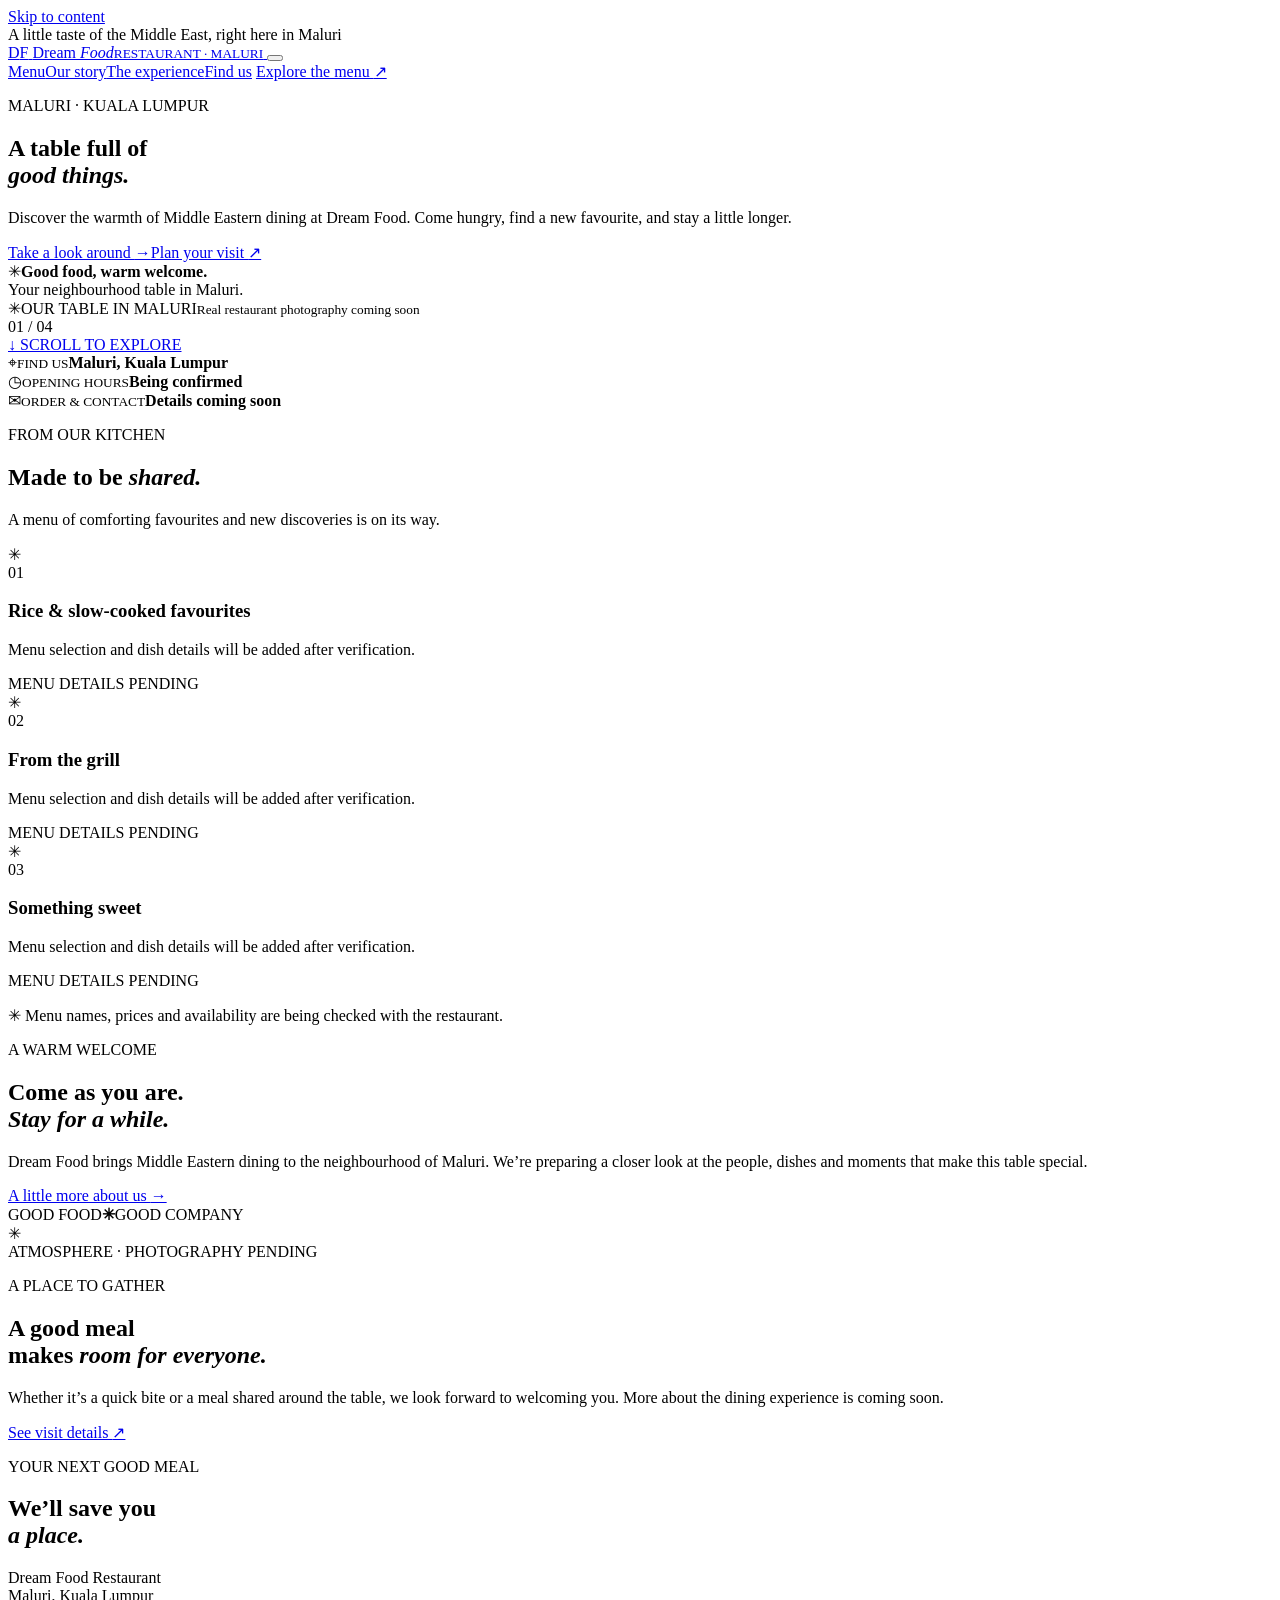
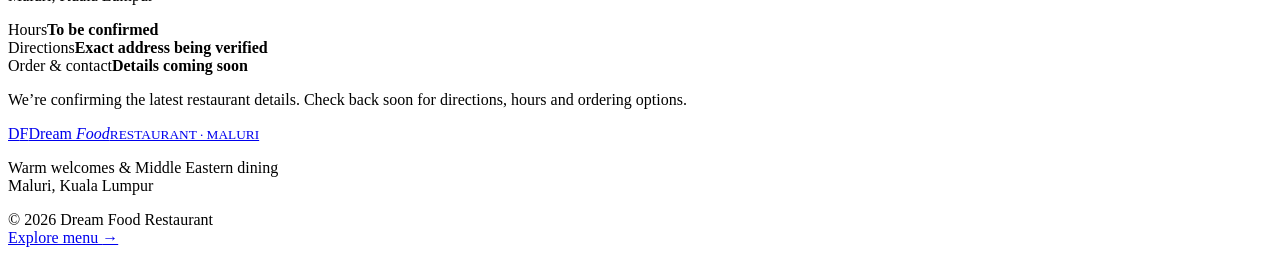
==== index.html @ 434a79cb "Add Dream Food homepage baseline: index.html" ====
<!doctype html>
<html lang="en">
  <head>
    <meta charset="utf-8" />
    <meta name="viewport" content="width=device-width, initial-scale=1" />
    <meta name="theme-color" content="#f5f0e7" />
    <meta name="description" content="Discover Dream Food Restaurant in Maluri, Kuala Lumpur. Menu, opening hours and ordering details are being confirmed." />
    <meta property="og:title" content="Dream Food Restaurant — Maluri, Kuala Lumpur" />
    <meta property="og:description" content="A warm welcome to Middle Eastern dining in Maluri. Restaurant details are being confirmed." />
    <meta property="og:type" content="website" />
    <title>Dream Food Restaurant | Maluri, Kuala Lumpur</title>
    <link rel="preconnect" href="https://fonts.googleapis.com" />
    <link rel="preconnect" href="https://fonts.gstatic.com" crossorigin />
    <link href="https://fonts.googleapis.com/css2?family=DM+Sans:wght@400;500;600;700&family=Playfair+Display:wght@500;600;700&display=swap" rel="stylesheet" />
    <link rel="stylesheet" href="assets/css/styles.css" />
    <script src="assets/js/main.js" defer></script>
  </head>
  <body>
    <a class="skip-link" href="#main">Skip to content</a>
    <div class="notice-bar"><span class="notice-dot" aria-hidden="true"></span> A little taste of the Middle East, right here in Maluri</div>

    <header class="site-header">
      <a class="brand" href="#top" aria-label="Dream Food Restaurant home">
        <span class="brand-mark" aria-hidden="true">D<span>F</span></span>
        <span class="brand-name">Dream <em>Food</em><small>RESTAURANT · MALURI</small></span>
      </a>
      <button class="menu-toggle" type="button" aria-expanded="false" aria-controls="primary-nav" aria-label="Open navigation"><span></span><span></span></button>
      <nav class="primary-nav" id="primary-nav" aria-label="Main navigation">
        <a href="#menu">Menu</a><a href="#story">Our story</a><a href="#experience">The experience</a><a href="#visit">Find us</a>
        <a class="nav-cta" href="#menu">Explore the menu <span aria-hidden="true">↗</span></a>
      </nav>
    </header>

    <main id="main">
      <section class="hero section-wrap" id="top" aria-labelledby="hero-title">
        <div class="hero-copy">
          <p class="eyebrow"><span class="eyebrow-line"></span> MALURI · KUALA LUMPUR</p>
          <h1 id="hero-title">A table full of<br /><em>good things.</em></h1>
          <p class="hero-intro">Discover the warmth of Middle Eastern dining at Dream Food. Come hungry, find a new favourite, and stay a little longer.</p>
          <div class="hero-actions"><a class="button button-primary" href="#menu">Take a look around <span aria-hidden="true">→</span></a><a class="text-link" href="#visit">Plan your visit <span aria-hidden="true">↗</span></a></div>
          <div class="hero-note"><span class="note-icon" aria-hidden="true">✳</span><span><strong>Good food, warm welcome.</strong><br />Your neighbourhood table in Maluri.</span></div>
        </div>
        <div class="hero-art" role="img" aria-label="Decorative illustration placeholder. Restaurant food photography will be added after approval.">
          <div class="art-pattern" aria-hidden="true"></div><div class="sun-disc" aria-hidden="true"></div>
          <div class="plate plate-back" aria-hidden="true"></div><div class="plate plate-front" aria-hidden="true"><span class="plate-ring"></span><span class="plate-garnish garnish-a"></span><span class="plate-garnish garnish-b"></span><span class="plate-garnish garnish-c"></span><span class="plate-leaf leaf-a"></span><span class="plate-leaf leaf-b"></span><span class="plate-leaf leaf-c"></span></div>
          <div class="art-caption"><span class="caption-star" aria-hidden="true">✳</span><span>OUR TABLE IN MALURI<small>Real restaurant photography coming soon</small></span></div>
          <span class="art-index" aria-hidden="true">01 / 04</span>
        </div>
        <a class="scroll-cue" href="#menu"><span aria-hidden="true">↓</span> SCROLL TO EXPLORE</a>
      </section>

      <section class="quick-facts" aria-label="Restaurant information">
        <div class="fact"><span class="fact-icon" aria-hidden="true">⌖</span><span><small>FIND US</small><strong>Maluri, Kuala Lumpur</strong></span></div>
        <div class="fact"><span class="fact-icon" aria-hidden="true">◷</span><span><small>OPENING HOURS</small><strong class="pending">Being confirmed</strong></span></div>
        <div class="fact"><span class="fact-icon" aria-hidden="true">✉</span><span><small>ORDER & CONTACT</small><strong class="pending">Details coming soon</strong></span></div>
      </section>

      <section class="menu-preview section-wrap" id="menu" aria-labelledby="menu-title">
        <div class="section-heading"><div><p class="eyebrow">FROM OUR KITCHEN</p><h2 id="menu-title">Made to be <em>shared.</em></h2></div><p class="section-aside">A menu of comforting favourites and new discoveries is on its way.</p></div>
        <div class="menu-cards">
          <article class="menu-card"><div class="menu-card-art art-rice" aria-hidden="true"><span class="card-sun"></span><span class="card-dish"></span><span class="card-herb">✳</span></div><div class="menu-card-body"><span class="card-number">01</span><h3>Rice & slow-cooked favourites</h3><p>Menu selection and dish details will be added after verification.</p><span class="status-label">MENU DETAILS PENDING</span></div></article>
          <article class="menu-card"><div class="menu-card-art art-grill" aria-hidden="true"><span class="card-sun"></span><span class="grill-lines"></span><span class="card-herb">✳</span></div><div class="menu-card-body"><span class="card-number">02</span><h3>From the grill</h3><p>Menu selection and dish details will be added after verification.</p><span class="status-label">MENU DETAILS PENDING</span></div></article>
          <article class="menu-card"><div class="menu-card-art art-sweet" aria-hidden="true"><span class="card-sun"></span><span class="sweet-shape"></span><span class="card-herb">✳</span></div><div class="menu-card-body"><span class="card-number">03</span><h3>Something sweet</h3><p>Menu selection and dish details will be added after verification.</p><span class="status-label">MENU DETAILS PENDING</span></div></article>
        </div>
        <p class="menu-footnote"><span aria-hidden="true">✳</span> Menu names, prices and availability are being checked with the restaurant.</p>
      </section>

      <section class="story-band" id="story" aria-labelledby="story-title"><div class="story-pattern" aria-hidden="true"></div><div class="story-inner"><p class="eyebrow eyebrow-light">A WARM WELCOME</p><h2 id="story-title">Come as you are.<br /><em>Stay for a while.</em></h2><p>Dream Food brings Middle Eastern dining to the neighbourhood of Maluri. We’re preparing a closer look at the people, dishes and moments that make this table special.</p><a class="story-link" href="#visit">A little more about us <span aria-hidden="true">→</span></a></div><div class="story-seal" aria-hidden="true"><span>GOOD FOOD</span><b>✳</b><span>GOOD COMPANY</span></div></section>

      <section class="experience section-wrap" id="experience" aria-labelledby="experience-title"><div class="experience-art" role="img" aria-label="Decorative geometric placeholder. Approved restaurant interior photography is pending."><div class="window-arch"><div class="arch-inner"><span class="arch-star">✳</span></div></div><span class="image-tag">ATMOSPHERE · PHOTOGRAPHY PENDING</span></div><div class="experience-copy"><p class="eyebrow">A PLACE TO GATHER</p><h2 id="experience-title">A good meal<br />makes <em>room for everyone.</em></h2><p>Whether it’s a quick bite or a meal shared around the table, we look forward to welcoming you. More about the dining experience is coming soon.</p><a class="text-link" href="#visit">See visit details <span aria-hidden="true">↗</span></a></div></section>

      <section class="visit-section" id="visit" aria-labelledby="visit-title"><div class="visit-inner"><div><p class="eyebrow eyebrow-light">YOUR NEXT GOOD MEAL</p><h2 id="visit-title">We’ll save you<br /><em>a place.</em></h2><p>Dream Food Restaurant<br />Maluri, Kuala Lumpur</p></div><div class="visit-details"><div class="visit-row"><span>Hours</span><strong>To be confirmed</strong></div><div class="visit-row"><span>Directions</span><strong>Exact address being verified</strong></div><div class="visit-row"><span>Order & contact</span><strong>Details coming soon</strong></div><p class="visit-note">We’re confirming the latest restaurant details. Check back soon for directions, hours and ordering options.</p></div></div></section>
    </main>

    <footer class="site-footer"><a class="brand footer-brand" href="#top"><span class="brand-mark" aria-hidden="true">D<span>F</span></span><span class="brand-name">Dream <em>Food</em><small>RESTAURANT · MALURI</small></span></a><p>Warm welcomes & Middle Eastern dining<br />Maluri, Kuala Lumpur</p><span class="copyright">© <span id="year">2026</span> Dream Food Restaurant</span></footer>
    <div class="mobile-order-bar"><a href="#menu">Explore menu <span aria-hidden="true">→</span></a></div>
  </body>
</html>
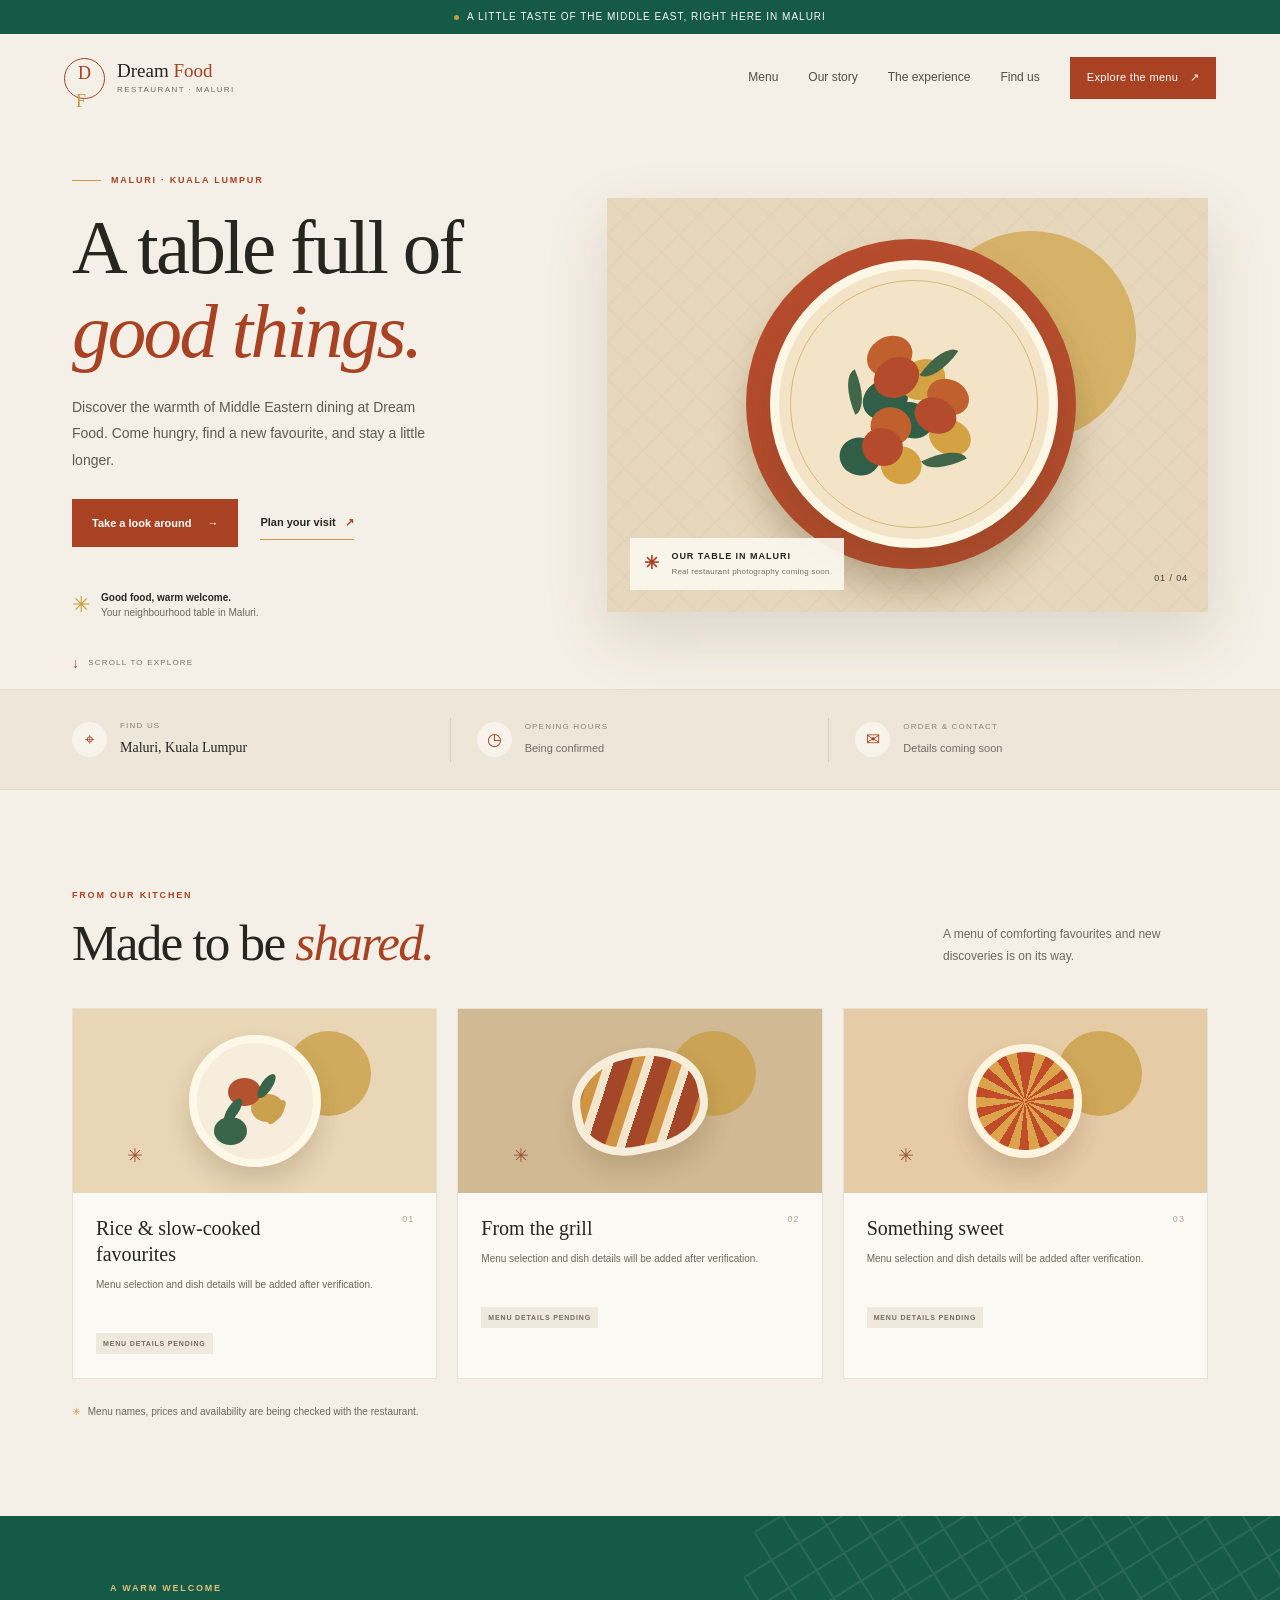
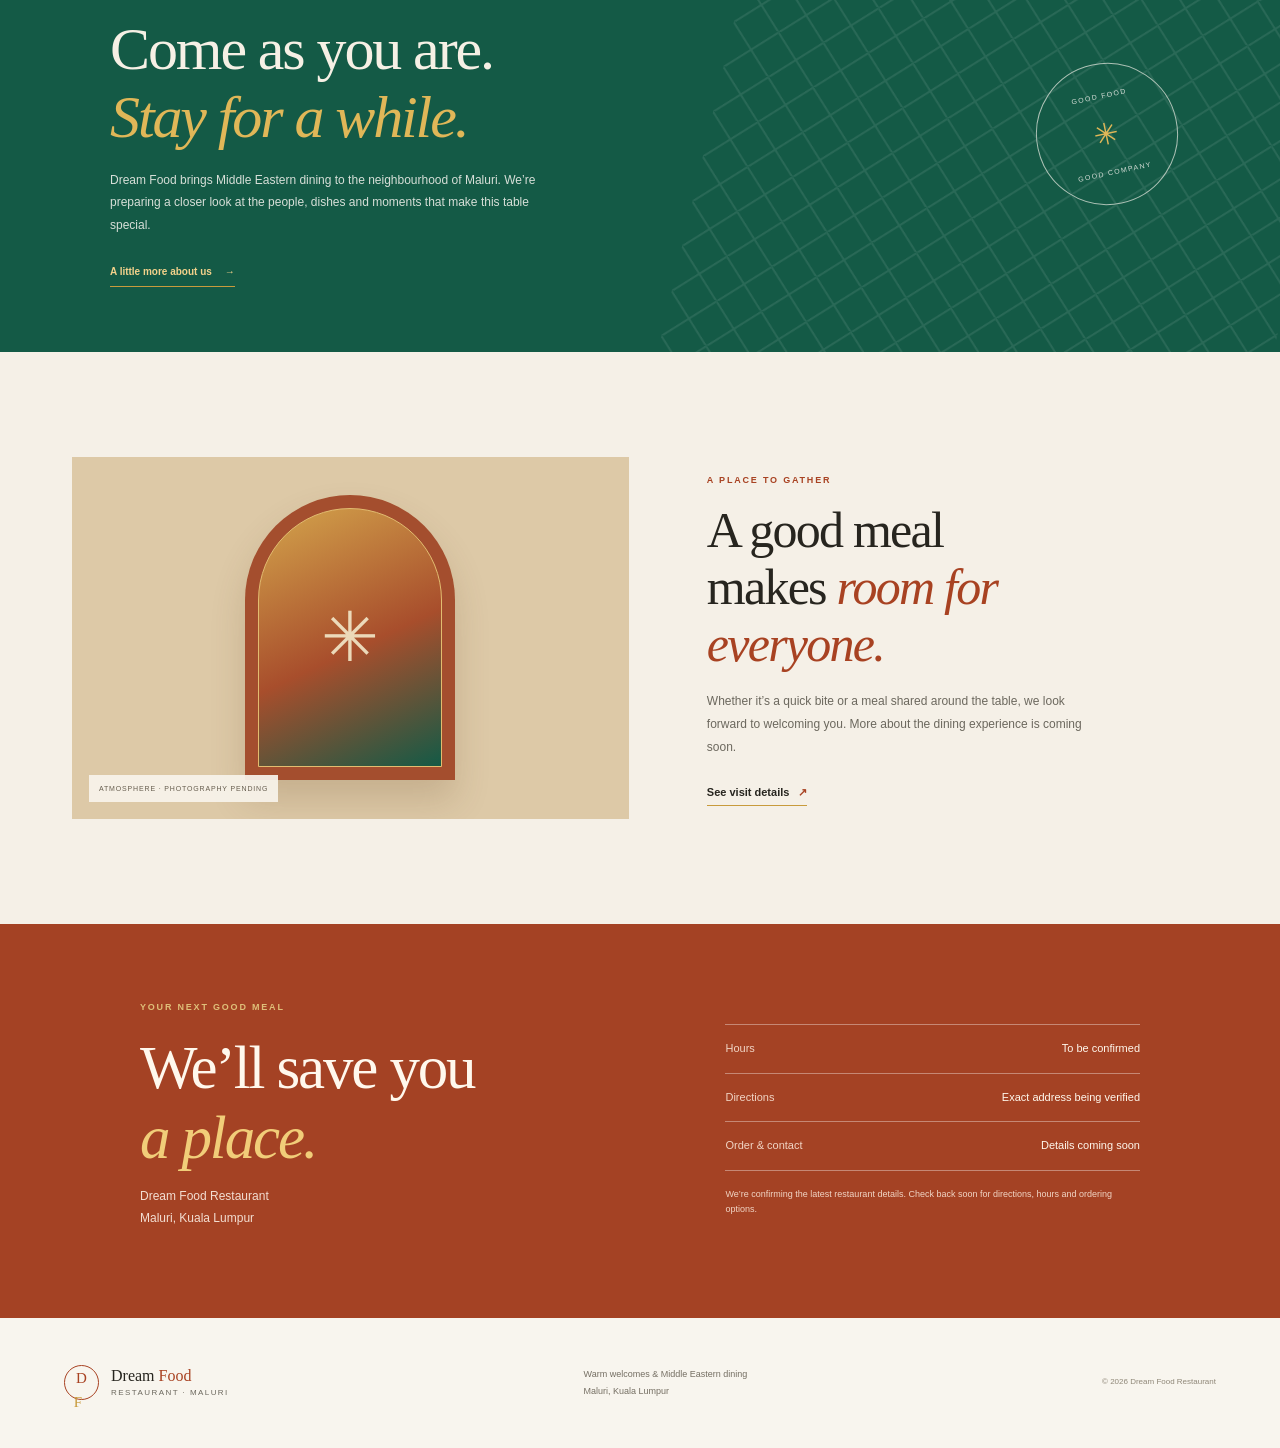
==== commit 566c3383: "Use system fonts to keep the homepage self-contained" ====
--- a/index.html
+++ b/index.html
@@ -9,9 +9,6 @@
     <meta property="og:description" content="A warm welcome to Middle Eastern dining in Maluri. Restaurant details are being confirmed." />
     <meta property="og:type" content="website" />
     <title>Dream Food Restaurant | Maluri, Kuala Lumpur</title>
-    <link rel="preconnect" href="https://fonts.googleapis.com" />
-    <link rel="preconnect" href="https://fonts.gstatic.com" crossorigin />
-    <link href="https://fonts.googleapis.com/css2?family=DM+Sans:wght@400;500;600;700&family=Playfair+Display:wght@500;600;700&display=swap" rel="stylesheet" />
     <link rel="stylesheet" href="assets/css/styles.css" />
     <script src="assets/js/main.js" defer></script>
   </head>
--- a/assets/css/styles.css
+++ b/assets/css/styles.css
@@ -0,0 +1,6 @@
+:root{--sand:#f5f0e7;--paper:#fbf9f4;--ink:#27251f;--muted:#6c685e;--terracotta:#a84222;--terracotta-bright:#c1440e;--gold:#c89b3c;--teal:#145a46;--line:#ded7ca;--serif:"Playfair Display",Georgia,serif;--sans:"DM Sans",Arial,sans-serif;--wrap:1200px;--shadow:0 24px 60px #43301b24}
+*{box-sizing:border-box}html{scroll-behavior:smooth;scroll-padding-top:84px}body{margin:0;background:var(--sand);color:var(--ink);font-family:var(--sans);font-size:15px;line-height:1.6}a{color:inherit;text-decoration:none}button{font:inherit}.skip-link{position:absolute;top:-60px;left:12px;background:var(--ink);color:#fff;padding:10px 15px;z-index:20}.skip-link:focus{top:12px}:focus-visible{outline:3px solid var(--gold);outline-offset:4px}.notice-bar{height:34px;display:flex;align-items:center;justify-content:center;gap:8px;background:var(--teal);color:#fbf8ef;font-size:10px;letter-spacing:.1em;text-transform:uppercase}.notice-dot{width:5px;height:5px;background:var(--gold);border-radius:50%}.site-header{height:88px;padding:0 max(5vw,24px);display:flex;align-items:center;justify-content:space-between;background:var(--sand);position:relative;z-index:10}.brand{display:flex;align-items:center;gap:12px}.brand-mark{width:41px;height:41px;border:1px solid var(--terracotta);color:var(--terracotta);border-radius:50%;display:grid;place-items:center;font-family:var(--serif);font-size:18px;position:relative}.brand-mark span{color:var(--gold);margin-left:-7px}.brand-name{font-family:var(--serif);font-size:19px;line-height:1.05}.brand-name em{font-weight:500;color:var(--terracotta);font-style:normal}.brand-name small{display:block;margin-top:5px;font-family:var(--sans);font-size:8px;letter-spacing:.18em;color:var(--muted)}.primary-nav{display:flex;align-items:center;gap:30px;font-size:12px}.primary-nav>a:not(.nav-cta){color:#514d45;transition:color .2s}.primary-nav>a:not(.nav-cta):hover{color:var(--terracotta)}.nav-cta{padding:12px 17px;background:var(--terracotta);color:white;font-size:11px;letter-spacing:.03em}.nav-cta span{margin-left:8px}.menu-toggle{display:none}.section-wrap{max-width:var(--wrap);margin:0 auto;padding-left:32px;padding-right:32px}.hero{min-height:550px;display:grid;grid-template-columns:.9fr 1.1fr;align-items:center;gap:44px;padding-top:46px;padding-bottom:48px;position:relative}.hero-copy{padding:5px 0 20px}.eyebrow{font-size:9px;letter-spacing:.2em;color:var(--terracotta);font-weight:700;display:flex;align-items:center;gap:10px;margin:0 0 19px}.eyebrow-line{width:29px;height:1px;background:var(--gold)}h1,h2,h3,p{margin-top:0}h1,h2{font-family:var(--serif);font-weight:500;letter-spacing:-.035em}h1{font-size:clamp(48px,6.1vw,77px);line-height:1.08;margin:0 0 21px}h1 em,h2 em{color:var(--terracotta);font-weight:500} .hero-intro{color:#5f5a50;font-size:14px;max-width:380px;line-height:1.9;margin-bottom:26px}.hero-actions{display:flex;align-items:center;gap:22px;flex-wrap:wrap}.button{display:inline-flex;align-items:center;gap:16px;min-height:48px;padding:0 20px;font-size:11px;font-weight:600}.button-primary{background:var(--terracotta);color:#fff;transition:background .2s,transform .2s}.button-primary:hover{background:#853619;transform:translateY(-2px)}.text-link{font-size:11px;font-weight:600;border-bottom:1px solid var(--gold);padding:7px 0}.text-link span{margin-left:6px;color:var(--terracotta)}.hero-note{display:flex;align-items:center;gap:11px;margin-top:41px;font-size:10px;line-height:1.5;color:var(--muted)}.hero-note strong{color:var(--ink);font-weight:600}.note-icon{color:var(--gold);font-size:22px}.hero-art{height:414px;position:relative;overflow:hidden;background:#e7d8bd;box-shadow:var(--shadow);isolation:isolate}.art-pattern{position:absolute;inset:0;opacity:.23;background-image:linear-gradient(45deg,transparent 47%,#b179452e 48%,#b179452e 51%,transparent 52%),linear-gradient(-45deg,transparent 47%,#b179452e 48%,#b179452e 51%,transparent 52%);background-size:36px 36px}.sun-disc{position:absolute;right:12%;top:8%;width:210px;height:210px;border-radius:50%;background:#d0a448;opacity:.72}.plate{position:absolute;border-radius:50%;box-shadow:0 24px 38px #53391735}.plate-back{width:330px;height:330px;left:23%;top:10%;background:#b54c2d}.plate-front{width:288px;height:288px;left:27%;top:15%;background:#f3e4c7;border:9px solid #fff7e5;display:grid;place-items:center}.plate-ring{position:absolute;inset:11px;border:1px solid #d6b878;border-radius:50%}.plate-garnish{position:absolute;border-radius:50%;background:#b44b2d;box-shadow:22px 14px 0 #d4a243, -20px 14px 0 #315e46, 4px -22px 0 #bf602e}.garnish-a{width:47px;height:39px;top:33%;left:35%;transform:rotate(-28deg)}.garnish-b{width:43px;height:35px;top:48%;left:50%;transform:rotate(24deg)}.garnish-c{width:41px;height:38px;top:59%;left:31%;transform:rotate(12deg)}.plate-leaf{width:18px;height:42px;background:#416647;border-radius:100% 0 100% 0;position:absolute}.leaf-a{top:27%;left:56%;transform:rotate(35deg)}.leaf-b{top:63%;left:58%;transform:rotate(63deg)}.leaf-c{top:38%;left:25%;transform:rotate(-24deg)}.art-caption{position:absolute;left:23px;bottom:22px;display:flex;align-items:center;gap:11px;background:#fbf8efed;padding:11px 14px;font-size:9px;font-weight:700;letter-spacing:.11em}.caption-star{color:var(--terracotta);font-size:18px}.art-caption small{display:block;color:#777064;font-size:8px;letter-spacing:.03em;font-weight:400;margin-top:3px}.art-index{position:absolute;right:20px;bottom:26px;color:#473f32;font-size:9px;letter-spacing:.1em}.scroll-cue{position:absolute;bottom:15px;left:32px;display:flex;align-items:center;gap:8px;color:#777064;font-size:8px;letter-spacing:.15em}.scroll-cue span{font-size:14px;color:var(--terracotta)}.quick-facts{background:#ede6d9;border-block:1px solid #e3dacb;min-height:101px;padding:16px max(calc((100vw - 1136px)/2),48px);display:grid;grid-template-columns:repeat(3,1fr);align-items:center}.fact{display:flex;align-items:center;gap:13px;padding-left:26px;border-right:1px solid #d8cebd;min-height:44px}.fact:first-child{padding-left:0}.fact:last-child{border-right:0}.fact-icon{width:35px;height:35px;border-radius:50%;background:#f8f4ec;color:var(--terracotta);display:grid;place-items:center;font-size:17px}.fact small{display:block;font-size:8px;letter-spacing:.15em;color:#8a8173;margin-bottom:2px}.fact strong{font-family:var(--serif);font-size:14px;font-weight:500}.fact strong.pending{font-family:var(--sans);font-size:11px;color:#736e63;font-weight:500}.menu-preview{padding-top:98px;padding-bottom:96px}.section-heading{display:flex;justify-content:space-between;align-items:end;gap:30px;margin-bottom:36px}.section-heading .eyebrow{margin-bottom:11px}h2{font-size:clamp(37px,4vw,52px);line-height:1.14;margin:0}.section-aside{max-width:265px;color:var(--muted);font-size:12px;line-height:1.8;margin-bottom:5px}.menu-cards{display:grid;grid-template-columns:repeat(3,1fr);gap:20px}.menu-card{background:var(--paper);border:1px solid #e9e1d4;min-width:0}.menu-card-art{height:184px;position:relative;overflow:hidden;background:#e8d6b5;display:grid;place-items:center}.card-sun{position:absolute;right:18%;top:12%;width:85px;height:85px;background:#c89b3c;border-radius:50%;opacity:.72}.card-dish{width:132px;height:132px;background:#f6eddd;border:8px solid #fff8e9;box-shadow:0 14px 23px #4830102b;border-radius:50%;position:relative;z-index:1}.card-dish:before,.card-dish:after{content:"";position:absolute;border-radius:50%;background:#b4512e;width:33px;height:28px;left:31px;top:35px;box-shadow:23px 16px 0 #cba14e,-14px 39px 0 #386449}.card-dish:after{width:11px;height:28px;background:#386449;left:64px;top:29px;transform:rotate(34deg)}.card-herb{position:absolute;left:15%;bottom:12%;color:#9b5538;font-size:19px}.art-grill{background:#d1b993}.grill-lines{position:relative;width:135px;height:104px;z-index:1;border-radius:48% 48% 42% 42%;background:repeating-linear-gradient(120deg,#a44729 0 17px,#d09443 18px 28px,#f2e5cc 29px 37px);border:8px solid #f7eddb;box-shadow:0 15px 23px #48301029;transform:rotate(-12deg)}.art-sweet{background:#e6cba7}.sweet-shape{position:relative;width:114px;height:114px;z-index:1;background:repeating-conic-gradient(#c04c2a 0 12deg,#daa34c 12deg 25deg);border:8px solid #fff4df;border-radius:50%;box-shadow:0 15px 23px #48301029}.menu-card-body{padding:22px 23px 24px;position:relative}.card-number{position:absolute;right:22px;top:19px;color:#b1a48e;font-size:9px;letter-spacing:.12em}.menu-card h3{font-family:var(--serif);font-size:20px;font-weight:500;line-height:1.3;max-width:230px;margin:0 0 9px}.menu-card p{font-size:10px;color:var(--muted);line-height:1.75;min-height:36px;margin-bottom:17px}.status-label{display:inline-block;padding:5px 7px;background:#efe9dd;color:#756b5d;font-size:7px;letter-spacing:.12em;font-weight:700}.menu-footnote{font-size:10px;color:var(--muted);margin:25px 0 0}.menu-footnote span{color:var(--gold);margin-right:5px}.story-band{background:var(--teal);color:#f6f0e5;position:relative;overflow:hidden;min-height:385px;display:flex;align-items:center}.story-pattern{position:absolute;right:-40px;top:-150px;width:600px;height:700px;opacity:.09;background-image:linear-gradient(45deg,transparent 47%,#fff 48%,#fff 50%,transparent 51%),linear-gradient(-45deg,transparent 47%,#fff 48%,#fff 50%,transparent 51%);background-size:46px 46px;transform:rotate(13deg)}.story-inner{position:relative;z-index:1;width:min(680px,70%);margin-left:max(calc((100vw - 1060px)/2),8vw);padding:65px 0}.eyebrow-light{color:#dfbf79}.story-inner h2{font-size:clamp(40px,4.7vw,60px);margin-bottom:17px}.story-inner h2 em{color:#e0b758}.story-inner>p:not(.eyebrow){max-width:455px;color:#d7dfd8;font-size:12px;line-height:1.9;margin-bottom:21px}.story-link{display:inline-block;color:#f3d28b;border-bottom:1px solid #c89b3c;padding-bottom:6px;font-size:10px;font-weight:600}.story-link span{margin-left:10px}.story-seal{position:absolute;right:max(calc((100vw - 1080px)/2),8vw);width:142px;height:142px;border:1px solid #acc1b5;border-radius:50%;display:flex;flex-direction:column;align-items:center;justify-content:center;gap:9px;color:#d7dfd8;font-size:7px;letter-spacing:.2em;transform:rotate(-12deg)}.story-seal b{color:#e0b758;font-size:30px;font-weight:400}.experience{padding-top:105px;padding-bottom:105px;display:grid;grid-template-columns:1fr .9fr;gap:78px;align-items:center}.experience-art{height:362px;background:#ddc9a7;position:relative;overflow:hidden;display:grid;place-items:center}.window-arch{width:210px;height:285px;background:#a44e2e;border-radius:110px 110px 0 0;padding:13px;box-shadow:0 20px 35px #65442330;position:relative}.arch-inner{width:100%;height:100%;border:1px solid #e2bc70;border-radius:100px 100px 0 0;display:grid;place-items:center;background:linear-gradient(155deg,#d4a54c,#a84e2c 54%,#145a46)}.arch-star{color:#f3e8c9;font-size:69px;opacity:.9}.image-tag{position:absolute;bottom:17px;left:17px;font-size:7px;letter-spacing:.12em;padding:8px 10px;background:#f8f4ebed;color:#665d4e}.experience-copy{max-width:390px}.experience-copy .eyebrow{margin-bottom:15px}.experience-copy h2{font-size:clamp(38px,4vw,50px);margin-bottom:17px}.experience-copy>p:not(.eyebrow){font-size:12px;color:var(--muted);line-height:1.9;margin-bottom:20px}.visit-section{background:#a44224;color:#fff8ed;padding:76px 32px}.visit-inner{max-width:1000px;margin:auto;display:grid;grid-template-columns:1fr .82fr;gap:80px;align-items:center}.visit-inner h2{font-size:clamp(43px,5vw,61px);margin-bottom:14px}.visit-inner h2 em{color:#f1cd79}.visit-inner>div:first-child>p:not(.eyebrow){font-size:12px;line-height:1.8;color:#f3ded2}.visit-details{border-top:1px solid #ffffff5e}.visit-row{display:flex;justify-content:space-between;gap:20px;padding:15px 0;border-bottom:1px solid #ffffff5e;font-size:11px}.visit-row span{color:#f1d5c5}.visit-row strong{font-weight:500;text-align:right}.visit-note{font-size:9px;line-height:1.7;color:#f1d5c5;margin:16px 0 0}.site-footer{min-height:130px;padding:27px max(5vw,24px);display:flex;align-items:center;justify-content:space-between;gap:20px;background:#f8f5ee}.footer-brand .brand-mark{width:35px;height:35px;font-size:15px}.footer-brand .brand-name{font-size:16px}.site-footer>p{margin:0;color:#746e62;font-size:9px;line-height:1.8}.copyright{font-size:8px;color:#8f8778}.mobile-order-bar{display:none}
+@media(max-width:900px){.site-header{height:76px}.primary-nav{gap:18px}.primary-nav>a:not(.nav-cta){font-size:10px}.nav-cta{padding:10px 12px}.hero{min-height:500px;gap:22px}.hero-art{height:360px}.plate-back{width:285px;height:285px;left:19%;top:11%}.plate-front{width:248px;height:248px;left:24%;top:16%}.quick-facts{padding-inline:32px}.experience{gap:42px}.story-seal{right:7vw;width:115px;height:115px}.story-inner{margin-left:8vw}}
+@media(max-width:680px){html{scroll-padding-top:70px}.notice-bar{height:30px;font-size:8px;letter-spacing:.07em}.site-header{height:68px;padding:0 20px}.brand{gap:9px}.brand-mark{width:35px;height:35px;font-size:16px}.brand-name{font-size:16px}.brand-name small{font-size:7px}.menu-toggle{display:flex;width:43px;height:43px;border:1px solid var(--line);background:transparent;align-items:center;justify-content:center;flex-direction:column;gap:5px;cursor:pointer}.menu-toggle span{width:17px;height:1px;background:var(--ink);transition:transform .2s}.menu-toggle[aria-expanded=true] span:first-child{transform:translateY(3px) rotate(45deg)}.menu-toggle[aria-expanded=true] span:last-child{transform:translateY(-3px) rotate(-45deg)}.primary-nav{display:none;position:absolute;top:68px;left:0;right:0;background:var(--paper);padding:10px 20px 19px;box-shadow:0 14px 18px #32281916;align-items:stretch;gap:0}.primary-nav.is-open{display:flex;flex-direction:column}.primary-nav>a:not(.nav-cta){font-size:13px;padding:12px 3px;border-bottom:1px solid #eee7dc}.primary-nav .nav-cta{margin-top:12px;text-align:center;padding:13px}.section-wrap{padding-left:21px;padding-right:21px}.hero{display:flex;flex-direction:column;align-items:stretch;gap:25px;padding-top:45px;padding-bottom:46px}.hero-copy{padding:0}.eyebrow{font-size:8px;margin-bottom:15px}h1{font-size:clamp(47px,13vw,67px);margin-bottom:15px}.hero-intro{font-size:12px;line-height:1.8;margin-bottom:19px;max-width:340px}.hero-actions{gap:18px}.button{min-height:46px;padding-inline:15px;font-size:10px}.text-link{font-size:10px}.hero-note{margin-top:23px}.hero-art{width:100%;height:min(84vw,340px);min-height:260px}.sun-disc{width:160px;height:160px}.plate-back{width:74vw;height:74vw;max-width:270px;max-height:270px;left:calc(50% - 135px);top:9%}.plate-front{width:64vw;height:64vw;max-width:232px;max-height:232px;left:calc(50% - 116px);top:15%}.plate-garnish{transform:scale(.82)}.art-caption{left:11px;bottom:12px;padding:8px 9px;font-size:7px}.art-caption small{font-size:7px}.art-index{right:12px;bottom:16px;font-size:7px}.scroll-cue{bottom:15px;left:21px}.quick-facts{grid-template-columns:1fr;padding:8px 21px}.fact,.fact:first-child{padding:12px 0;min-height:59px;border-right:0;border-bottom:1px solid #d8cebd}.fact:last-child{border-bottom:0}.fact-icon{width:32px;height:32px}.fact small{font-size:7px}.fact strong{font-size:13px}.fact strong.pending{font-size:10px}.menu-preview{padding-top:67px;padding-bottom:66px}.section-heading{display:block;margin-bottom:24px}.section-heading h2{font-size:39px}.section-aside{font-size:11px;margin:12px 0 0;max-width:300px}.menu-cards{grid-template-columns:1fr;gap:12px}.menu-card{display:grid;grid-template-columns:38% 1fr;min-height:165px}.menu-card-art{height:100%;min-height:165px}.card-sun{width:60px;height:60px;right:4%;top:13%}.card-dish{width:104px;height:104px;border-width:6px}.card-dish:before{transform:scale(.77);transform-origin:top left;left:23px;top:28px}.card-dish:after{left:49px;top:23px}.grill-lines{width:100px;height:80px;border-width:6px}.sweet-shape{width:90px;height:90px;border-width:6px}.card-herb{font-size:14px;left:8%;bottom:7%}.menu-card-body{padding:20px 14px 15px}.menu-card h3{font-size:17px;padding-right:12px}.menu-card p{font-size:9px;min-height:unset;margin-bottom:11px}.card-number{right:11px;top:13px;font-size:7px}.status-label{font-size:6px;padding:4px 5px}.menu-footnote{font-size:9px;line-height:1.7}.story-band{min-height:360px}.story-inner{width:100%;margin:0;padding:56px 23px}.story-inner h2{font-size:43px}.story-inner>p:not(.eyebrow){max-width:370px;font-size:11px}.story-seal{width:73px;height:73px;right:15px;top:18px;gap:2px;font-size:5px;opacity:.65}.story-seal b{font-size:17px}.experience{grid-template-columns:1fr;gap:29px;padding-top:65px;padding-bottom:65px}.experience-art{height:265px}.window-arch{height:215px;width:158px}.experience-copy h2{font-size:41px}.experience-copy>p:not(.eyebrow){font-size:11px}.visit-section{padding:55px 22px 76px}.visit-inner{grid-template-columns:1fr;gap:23px}.visit-inner h2{font-size:48px}.visit-row{font-size:10px;padding:13px 0}.visit-note{font-size:8px}.site-footer{padding:23px 21px 77px;min-height:170px;display:grid;grid-template-columns:1fr 1fr;gap:15px}.site-footer>p{justify-self:end;text-align:right;font-size:8px}.copyright{grid-column:1/-1;border-top:1px solid var(--line);padding-top:11px}.mobile-order-bar{display:block;position:fixed;z-index:9;bottom:0;left:0;right:0;padding:9px 16px calc(9px + env(safe-area-inset-bottom));background:#f8f5eef2;border-top:1px solid #dfd7c8;backdrop-filter:blur(8px)}.mobile-order-bar a{display:flex;justify-content:center;align-items:center;gap:10px;background:var(--terracotta);color:white;min-height:44px;font-size:11px;font-weight:600}.mobile-order-bar a span{font-size:15px}}
+@media(max-width:360px){.hero-actions{gap:12px}.button{gap:9px;padding-inline:12px}.menu-card{grid-template-columns:34% 1fr}.menu-card h3{font-size:15px}.menu-card-art{min-height:172px}.plate-front{left:calc(50% - 107px);width:214px;height:214px}.plate-back{left:calc(50% - 125px);width:250px;height:250px}}
+@media(prefers-reduced-motion:reduce){*,*::before,*::after{scroll-behavior:auto!important;transition:none!important;animation:none!important}}
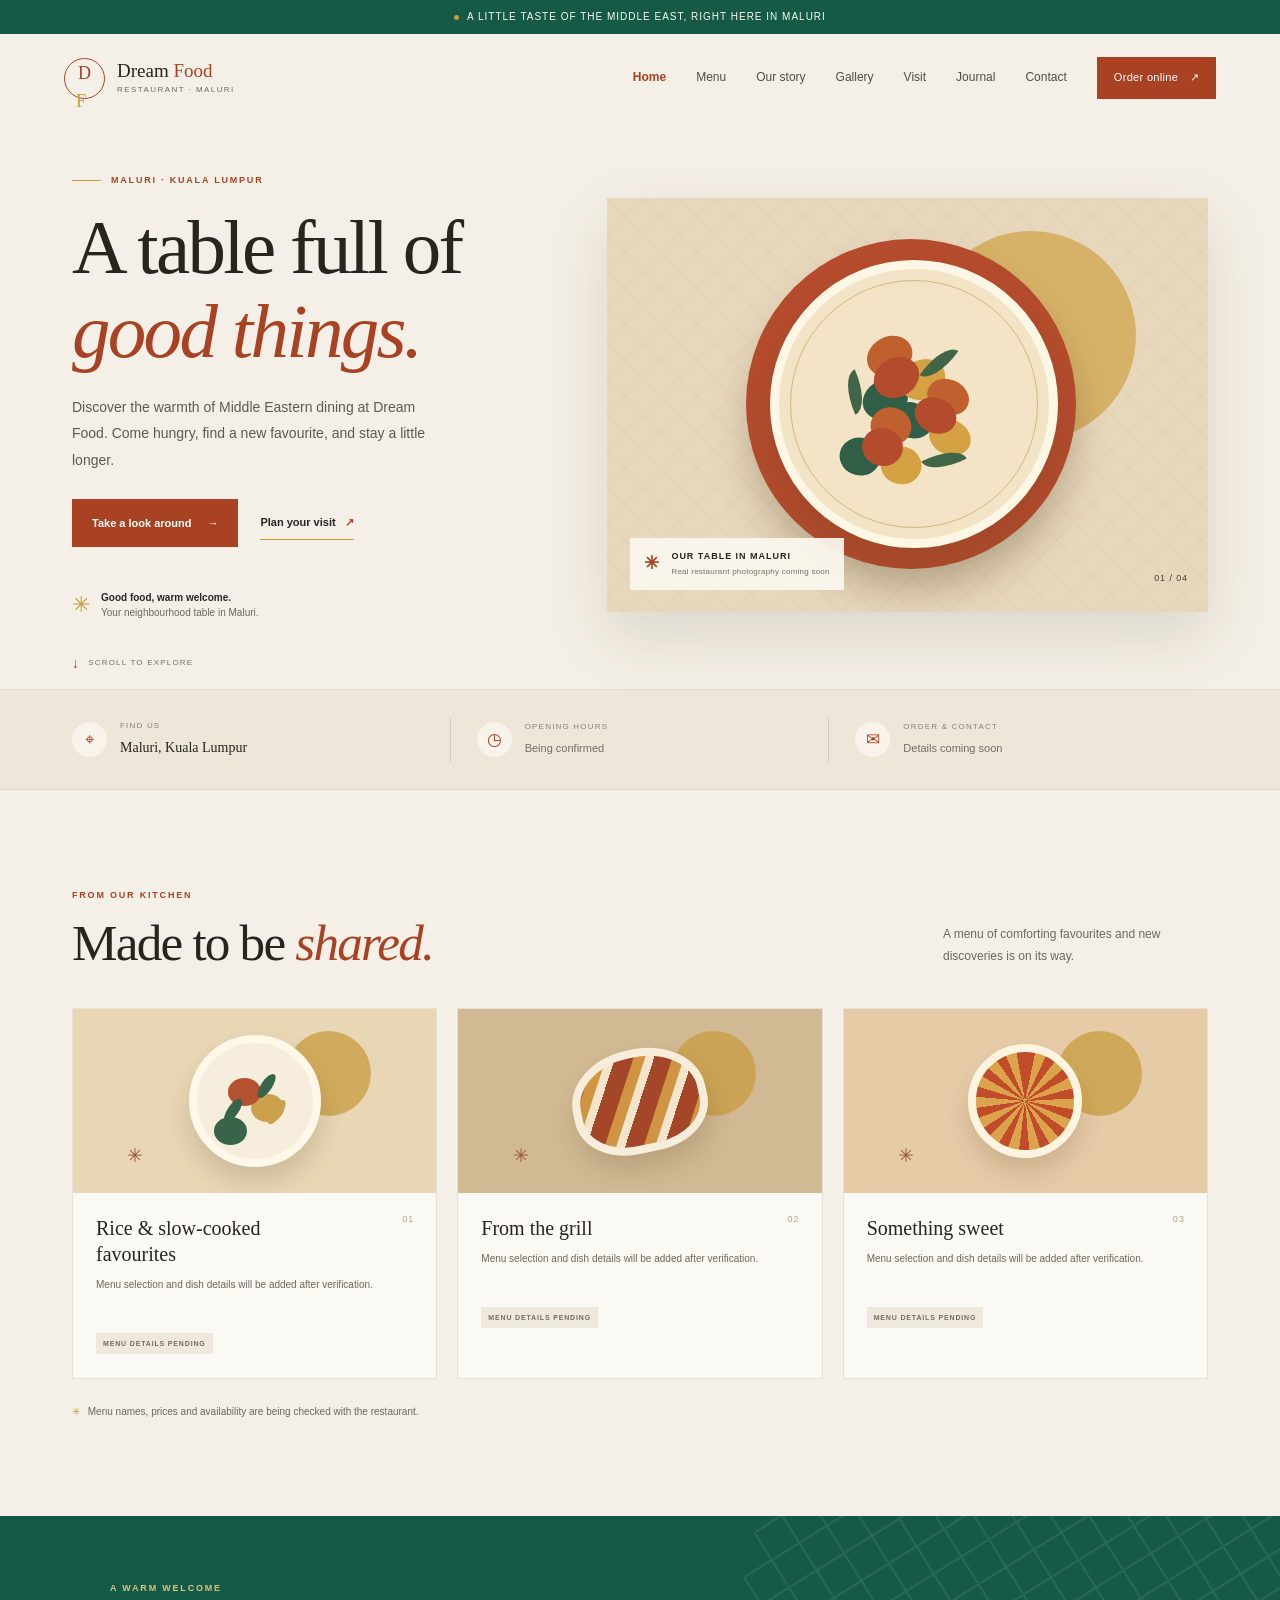
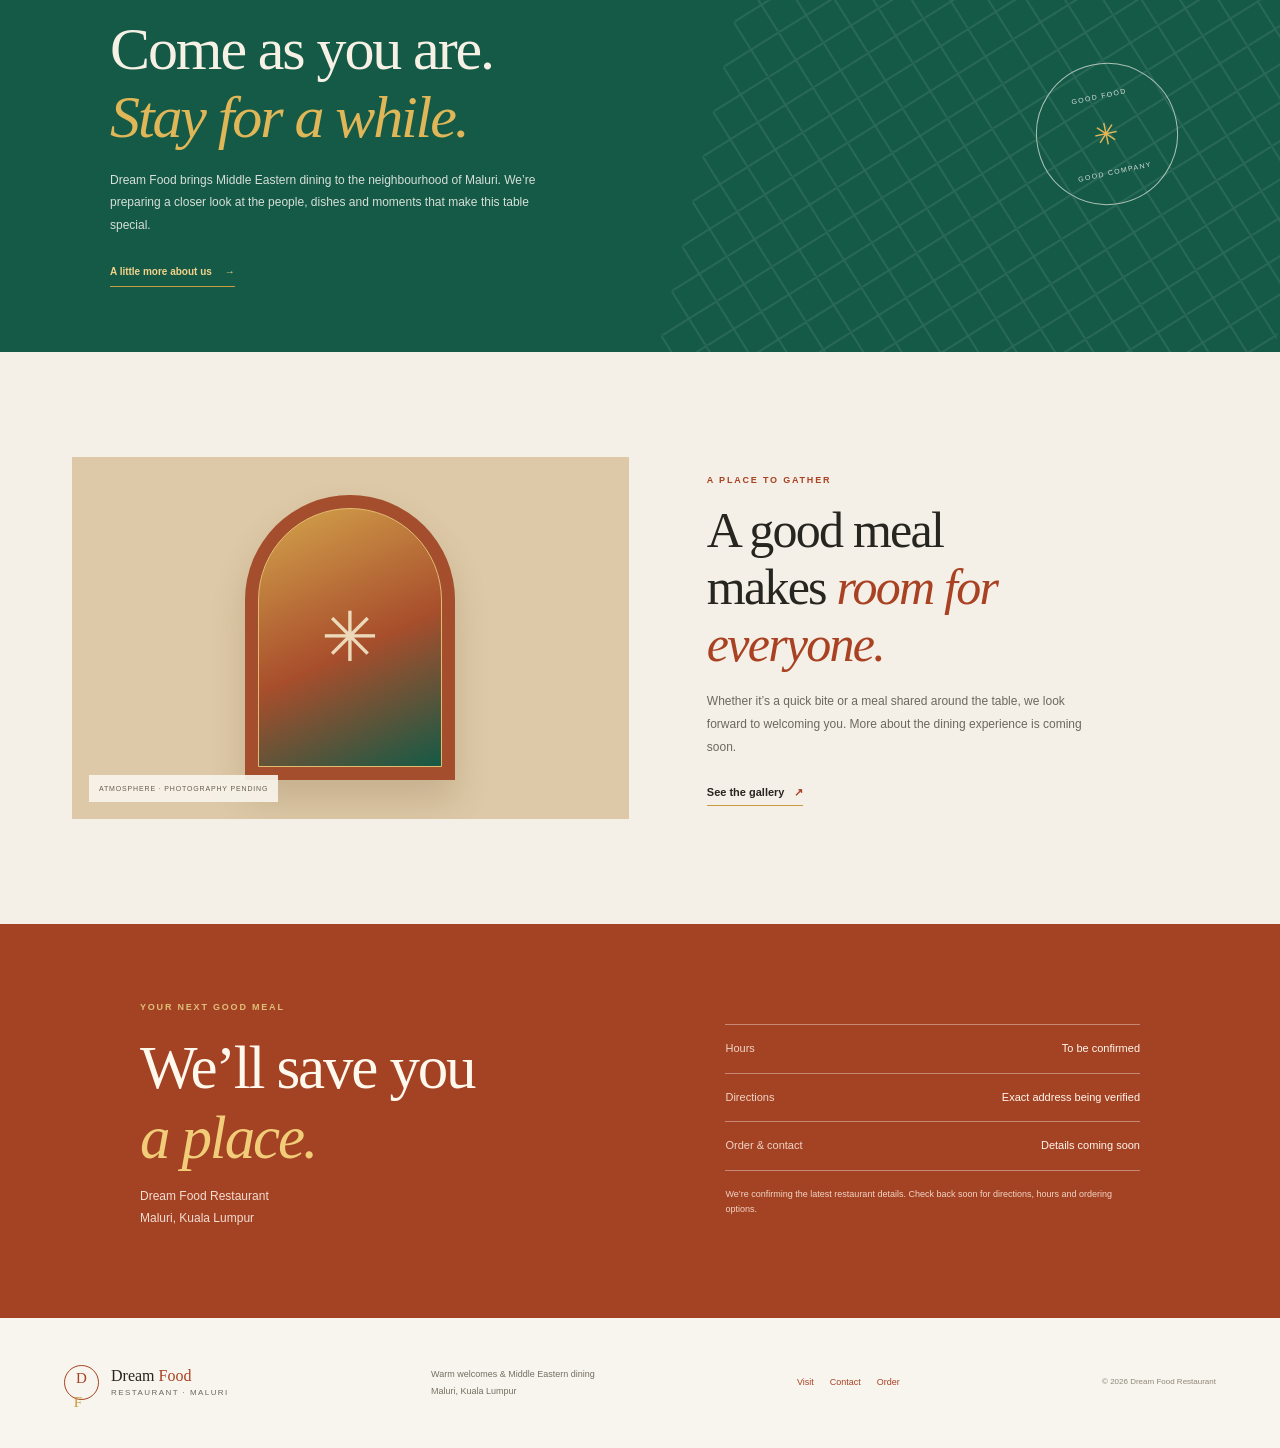
==== commit 03ab8c9d: "Expand M03 static MVP: update index.html" ====
--- a/index.html
+++ b/index.html
@@ -17,14 +17,14 @@
     <div class="notice-bar"><span class="notice-dot" aria-hidden="true"></span> A little taste of the Middle East, right here in Maluri</div>
 
     <header class="site-header">
-      <a class="brand" href="#top" aria-label="Dream Food Restaurant home">
+      <a class="brand" href="index.html" aria-label="Dream Food Restaurant home">
         <span class="brand-mark" aria-hidden="true">D<span>F</span></span>
         <span class="brand-name">Dream <em>Food</em><small>RESTAURANT · MALURI</small></span>
       </a>
       <button class="menu-toggle" type="button" aria-expanded="false" aria-controls="primary-nav" aria-label="Open navigation"><span></span><span></span></button>
       <nav class="primary-nav" id="primary-nav" aria-label="Main navigation">
-        <a href="#menu">Menu</a><a href="#story">Our story</a><a href="#experience">The experience</a><a href="#visit">Find us</a>
-        <a class="nav-cta" href="#menu">Explore the menu <span aria-hidden="true">↗</span></a>
+        <a href="index.html" aria-current="page">Home</a><a href="menu.html">Menu</a><a href="our-story.html">Our story</a><a href="gallery.html">Gallery</a><a href="location.html">Visit</a><a href="journal.html">Journal</a><a href="contact.html">Contact</a>
+        <a class="nav-cta" href="order.html">Order online <span aria-hidden="true">↗</span></a>
       </nav>
     </header>
 
@@ -34,7 +34,7 @@
           <p class="eyebrow"><span class="eyebrow-line"></span> MALURI · KUALA LUMPUR</p>
           <h1 id="hero-title">A table full of<br /><em>good things.</em></h1>
           <p class="hero-intro">Discover the warmth of Middle Eastern dining at Dream Food. Come hungry, find a new favourite, and stay a little longer.</p>
-          <div class="hero-actions"><a class="button button-primary" href="#menu">Take a look around <span aria-hidden="true">→</span></a><a class="text-link" href="#visit">Plan your visit <span aria-hidden="true">↗</span></a></div>
+          <div class="hero-actions"><a class="button button-primary" href="menu.html">Take a look around <span aria-hidden="true">→</span></a><a class="text-link" href="location.html">Plan your visit <span aria-hidden="true">↗</span></a></div>
           <div class="hero-note"><span class="note-icon" aria-hidden="true">✳</span><span><strong>Good food, warm welcome.</strong><br />Your neighbourhood table in Maluri.</span></div>
         </div>
         <div class="hero-art" role="img" aria-label="Decorative illustration placeholder. Restaurant food photography will be added after approval.">
@@ -62,14 +62,14 @@
         <p class="menu-footnote"><span aria-hidden="true">✳</span> Menu names, prices and availability are being checked with the restaurant.</p>
       </section>
 
-      <section class="story-band" id="story" aria-labelledby="story-title"><div class="story-pattern" aria-hidden="true"></div><div class="story-inner"><p class="eyebrow eyebrow-light">A WARM WELCOME</p><h2 id="story-title">Come as you are.<br /><em>Stay for a while.</em></h2><p>Dream Food brings Middle Eastern dining to the neighbourhood of Maluri. We’re preparing a closer look at the people, dishes and moments that make this table special.</p><a class="story-link" href="#visit">A little more about us <span aria-hidden="true">→</span></a></div><div class="story-seal" aria-hidden="true"><span>GOOD FOOD</span><b>✳</b><span>GOOD COMPANY</span></div></section>
+      <section class="story-band" id="story" aria-labelledby="story-title"><div class="story-pattern" aria-hidden="true"></div><div class="story-inner"><p class="eyebrow eyebrow-light">A WARM WELCOME</p><h2 id="story-title">Come as you are.<br /><em>Stay for a while.</em></h2><p>Dream Food brings Middle Eastern dining to the neighbourhood of Maluri. We’re preparing a closer look at the people, dishes and moments that make this table special.</p><a class="story-link" href="our-story.html">A little more about us <span aria-hidden="true">→</span></a></div><div class="story-seal" aria-hidden="true"><span>GOOD FOOD</span><b>✳</b><span>GOOD COMPANY</span></div></section>
 
-      <section class="experience section-wrap" id="experience" aria-labelledby="experience-title"><div class="experience-art" role="img" aria-label="Decorative geometric placeholder. Approved restaurant interior photography is pending."><div class="window-arch"><div class="arch-inner"><span class="arch-star">✳</span></div></div><span class="image-tag">ATMOSPHERE · PHOTOGRAPHY PENDING</span></div><div class="experience-copy"><p class="eyebrow">A PLACE TO GATHER</p><h2 id="experience-title">A good meal<br />makes <em>room for everyone.</em></h2><p>Whether it’s a quick bite or a meal shared around the table, we look forward to welcoming you. More about the dining experience is coming soon.</p><a class="text-link" href="#visit">See visit details <span aria-hidden="true">↗</span></a></div></section>
+      <section class="experience section-wrap" id="experience" aria-labelledby="experience-title"><div class="experience-art" role="img" aria-label="Decorative geometric placeholder. Approved restaurant interior photography is pending."><div class="window-arch"><div class="arch-inner"><span class="arch-star">✳</span></div></div><span class="image-tag">ATMOSPHERE · PHOTOGRAPHY PENDING</span></div><div class="experience-copy"><p class="eyebrow">A PLACE TO GATHER</p><h2 id="experience-title">A good meal<br />makes <em>room for everyone.</em></h2><p>Whether it’s a quick bite or a meal shared around the table, we look forward to welcoming you. More about the dining experience is coming soon.</p><a class="text-link" href="gallery.html">See the gallery <span aria-hidden="true">↗</span></a></div></section>
 
       <section class="visit-section" id="visit" aria-labelledby="visit-title"><div class="visit-inner"><div><p class="eyebrow eyebrow-light">YOUR NEXT GOOD MEAL</p><h2 id="visit-title">We’ll save you<br /><em>a place.</em></h2><p>Dream Food Restaurant<br />Maluri, Kuala Lumpur</p></div><div class="visit-details"><div class="visit-row"><span>Hours</span><strong>To be confirmed</strong></div><div class="visit-row"><span>Directions</span><strong>Exact address being verified</strong></div><div class="visit-row"><span>Order & contact</span><strong>Details coming soon</strong></div><p class="visit-note">We’re confirming the latest restaurant details. Check back soon for directions, hours and ordering options.</p></div></div></section>
     </main>
 
-    <footer class="site-footer"><a class="brand footer-brand" href="#top"><span class="brand-mark" aria-hidden="true">D<span>F</span></span><span class="brand-name">Dream <em>Food</em><small>RESTAURANT · MALURI</small></span></a><p>Warm welcomes & Middle Eastern dining<br />Maluri, Kuala Lumpur</p><span class="copyright">© <span id="year">2026</span> Dream Food Restaurant</span></footer>
-    <div class="mobile-order-bar"><a href="#menu">Explore menu <span aria-hidden="true">→</span></a></div>
+    <footer class="site-footer"><a class="brand footer-brand" href="index.html"><span class="brand-mark" aria-hidden="true">D<span>F</span></span><span class="brand-name">Dream <em>Food</em><small>RESTAURANT · MALURI</small></span></a><p>Warm welcomes & Middle Eastern dining<br />Maluri, Kuala Lumpur</p><div class="footer-links"><a href="location.html">Visit</a><a href="contact.html">Contact</a><a href="order.html">Order</a></div><span class="copyright">© <span id="year">2026</span> Dream Food Restaurant</span></footer>
+    <div class="mobile-order-bar"><a href="order.html">Order & contact <span aria-hidden="true">→</span></a></div>
   </body>
 </html>
--- a/assets/css/styles.css
+++ b/assets/css/styles.css
@@ -1,6 +1,14 @@
-:root{--sand:#f5f0e7;--paper:#fbf9f4;--ink:#27251f;--muted:#6c685e;--terracotta:#a84222;--terracotta-bright:#c1440e;--gold:#c89b3c;--teal:#145a46;--line:#ded7ca;--serif:"Playfair Display",Georgia,serif;--sans:"DM Sans",Arial,sans-serif;--wrap:1200px;--shadow:0 24px 60px #43301b24}
+:root{--sand:#f5f0e7;--paper:#fbf9f4;--ink:#27251f;--muted:#6c685e;--terracotta:#a84222;--terracotta-bright:#c1440e;--gold:#c89b3c;--teal:#145a46;--line:#ded7ca;--serif:Georgia,"Times New Roman",serif;--sans:Arial,Helvetica,sans-serif;--wrap:1200px;--shadow:0 24px 60px #43301b24}
 *{box-sizing:border-box}html{scroll-behavior:smooth;scroll-padding-top:84px}body{margin:0;background:var(--sand);color:var(--ink);font-family:var(--sans);font-size:15px;line-height:1.6}a{color:inherit;text-decoration:none}button{font:inherit}.skip-link{position:absolute;top:-60px;left:12px;background:var(--ink);color:#fff;padding:10px 15px;z-index:20}.skip-link:focus{top:12px}:focus-visible{outline:3px solid var(--gold);outline-offset:4px}.notice-bar{height:34px;display:flex;align-items:center;justify-content:center;gap:8px;background:var(--teal);color:#fbf8ef;font-size:10px;letter-spacing:.1em;text-transform:uppercase}.notice-dot{width:5px;height:5px;background:var(--gold);border-radius:50%}.site-header{height:88px;padding:0 max(5vw,24px);display:flex;align-items:center;justify-content:space-between;background:var(--sand);position:relative;z-index:10}.brand{display:flex;align-items:center;gap:12px}.brand-mark{width:41px;height:41px;border:1px solid var(--terracotta);color:var(--terracotta);border-radius:50%;display:grid;place-items:center;font-family:var(--serif);font-size:18px;position:relative}.brand-mark span{color:var(--gold);margin-left:-7px}.brand-name{font-family:var(--serif);font-size:19px;line-height:1.05}.brand-name em{font-weight:500;color:var(--terracotta);font-style:normal}.brand-name small{display:block;margin-top:5px;font-family:var(--sans);font-size:8px;letter-spacing:.18em;color:var(--muted)}.primary-nav{display:flex;align-items:center;gap:30px;font-size:12px}.primary-nav>a:not(.nav-cta){color:#514d45;transition:color .2s}.primary-nav>a:not(.nav-cta):hover{color:var(--terracotta)}.nav-cta{padding:12px 17px;background:var(--terracotta);color:white;font-size:11px;letter-spacing:.03em}.nav-cta span{margin-left:8px}.menu-toggle{display:none}.section-wrap{max-width:var(--wrap);margin:0 auto;padding-left:32px;padding-right:32px}.hero{min-height:550px;display:grid;grid-template-columns:.9fr 1.1fr;align-items:center;gap:44px;padding-top:46px;padding-bottom:48px;position:relative}.hero-copy{padding:5px 0 20px}.eyebrow{font-size:9px;letter-spacing:.2em;color:var(--terracotta);font-weight:700;display:flex;align-items:center;gap:10px;margin:0 0 19px}.eyebrow-line{width:29px;height:1px;background:var(--gold)}h1,h2,h3,p{margin-top:0}h1,h2{font-family:var(--serif);font-weight:500;letter-spacing:-.035em}h1{font-size:clamp(48px,6.1vw,77px);line-height:1.08;margin:0 0 21px}h1 em,h2 em{color:var(--terracotta);font-weight:500} .hero-intro{color:#5f5a50;font-size:14px;max-width:380px;line-height:1.9;margin-bottom:26px}.hero-actions{display:flex;align-items:center;gap:22px;flex-wrap:wrap}.button{display:inline-flex;align-items:center;gap:16px;min-height:48px;padding:0 20px;font-size:11px;font-weight:600}.button-primary{background:var(--terracotta);color:#fff;transition:background .2s,transform .2s}.button-primary:hover{background:#853619;transform:translateY(-2px)}.text-link{font-size:11px;font-weight:600;border-bottom:1px solid var(--gold);padding:7px 0}.text-link span{margin-left:6px;color:var(--terracotta)}.hero-note{display:flex;align-items:center;gap:11px;margin-top:41px;font-size:10px;line-height:1.5;color:var(--muted)}.hero-note strong{color:var(--ink);font-weight:600}.note-icon{color:var(--gold);font-size:22px}.hero-art{height:414px;position:relative;overflow:hidden;background:#e7d8bd;box-shadow:var(--shadow);isolation:isolate}.art-pattern{position:absolute;inset:0;opacity:.23;background-image:linear-gradient(45deg,transparent 47%,#b179452e 48%,#b179452e 51%,transparent 52%),linear-gradient(-45deg,transparent 47%,#b179452e 48%,#b179452e 51%,transparent 52%);background-size:36px 36px}.sun-disc{position:absolute;right:12%;top:8%;width:210px;height:210px;border-radius:50%;background:#d0a448;opacity:.72}.plate{position:absolute;border-radius:50%;box-shadow:0 24px 38px #53391735}.plate-back{width:330px;height:330px;left:23%;top:10%;background:#b54c2d}.plate-front{width:288px;height:288px;left:27%;top:15%;background:#f3e4c7;border:9px solid #fff7e5;display:grid;place-items:center}.plate-ring{position:absolute;inset:11px;border:1px solid #d6b878;border-radius:50%}.plate-garnish{position:absolute;border-radius:50%;background:#b44b2d;box-shadow:22px 14px 0 #d4a243, -20px 14px 0 #315e46, 4px -22px 0 #bf602e}.garnish-a{width:47px;height:39px;top:33%;left:35%;transform:rotate(-28deg)}.garnish-b{width:43px;height:35px;top:48%;left:50%;transform:rotate(24deg)}.garnish-c{width:41px;height:38px;top:59%;left:31%;transform:rotate(12deg)}.plate-leaf{width:18px;height:42px;background:#416647;border-radius:100% 0 100% 0;position:absolute}.leaf-a{top:27%;left:56%;transform:rotate(35deg)}.leaf-b{top:63%;left:58%;transform:rotate(63deg)}.leaf-c{top:38%;left:25%;transform:rotate(-24deg)}.art-caption{position:absolute;left:23px;bottom:22px;display:flex;align-items:center;gap:11px;background:#fbf8efed;padding:11px 14px;font-size:9px;font-weight:700;letter-spacing:.11em}.caption-star{color:var(--terracotta);font-size:18px}.art-caption small{display:block;color:#777064;font-size:8px;letter-spacing:.03em;font-weight:400;margin-top:3px}.art-index{position:absolute;right:20px;bottom:26px;color:#473f32;font-size:9px;letter-spacing:.1em}.scroll-cue{position:absolute;bottom:15px;left:32px;display:flex;align-items:center;gap:8px;color:#777064;font-size:8px;letter-spacing:.15em}.scroll-cue span{font-size:14px;color:var(--terracotta)}.quick-facts{background:#ede6d9;border-block:1px solid #e3dacb;min-height:101px;padding:16px max(calc((100vw - 1136px)/2),48px);display:grid;grid-template-columns:repeat(3,1fr);align-items:center}.fact{display:flex;align-items:center;gap:13px;padding-left:26px;border-right:1px solid #d8cebd;min-height:44px}.fact:first-child{padding-left:0}.fact:last-child{border-right:0}.fact-icon{width:35px;height:35px;border-radius:50%;background:#f8f4ec;color:var(--terracotta);display:grid;place-items:center;font-size:17px}.fact small{display:block;font-size:8px;letter-spacing:.15em;color:#8a8173;margin-bottom:2px}.fact strong{font-family:var(--serif);font-size:14px;font-weight:500}.fact strong.pending{font-family:var(--sans);font-size:11px;color:#736e63;font-weight:500}.menu-preview{padding-top:98px;padding-bottom:96px}.section-heading{display:flex;justify-content:space-between;align-items:end;gap:30px;margin-bottom:36px}.section-heading .eyebrow{margin-bottom:11px}h2{font-size:clamp(37px,4vw,52px);line-height:1.14;margin:0}.section-aside{max-width:265px;color:var(--muted);font-size:12px;line-height:1.8;margin-bottom:5px}.menu-cards{display:grid;grid-template-columns:repeat(3,1fr);gap:20px}.menu-card{background:var(--paper);border:1px solid #e9e1d4;min-width:0}.menu-card-art{height:184px;position:relative;overflow:hidden;background:#e8d6b5;display:grid;place-items:center}.card-sun{position:absolute;right:18%;top:12%;width:85px;height:85px;background:#c89b3c;border-radius:50%;opacity:.72}.card-dish{width:132px;height:132px;background:#f6eddd;border:8px solid #fff8e9;box-shadow:0 14px 23px #4830102b;border-radius:50%;position:relative;z-index:1}.card-dish:before,.card-dish:after{content:"";position:absolute;border-radius:50%;background:#b4512e;width:33px;height:28px;left:31px;top:35px;box-shadow:23px 16px 0 #cba14e,-14px 39px 0 #386449}.card-dish:after{width:11px;height:28px;background:#386449;left:64px;top:29px;transform:rotate(34deg)}.card-herb{position:absolute;left:15%;bottom:12%;color:#9b5538;font-size:19px}.art-grill{background:#d1b993}.grill-lines{position:relative;width:135px;height:104px;z-index:1;border-radius:48% 48% 42% 42%;background:repeating-linear-gradient(120deg,#a44729 0 17px,#d09443 18px 28px,#f2e5cc 29px 37px);border:8px solid #f7eddb;box-shadow:0 15px 23px #48301029;transform:rotate(-12deg)}.art-sweet{background:#e6cba7}.sweet-shape{position:relative;width:114px;height:114px;z-index:1;background:repeating-conic-gradient(#c04c2a 0 12deg,#daa34c 12deg 25deg);border:8px solid #fff4df;border-radius:50%;box-shadow:0 15px 23px #48301029}.menu-card-body{padding:22px 23px 24px;position:relative}.card-number{position:absolute;right:22px;top:19px;color:#b1a48e;font-size:9px;letter-spacing:.12em}.menu-card h3{font-family:var(--serif);font-size:20px;font-weight:500;line-height:1.3;max-width:230px;margin:0 0 9px}.menu-card p{font-size:10px;color:var(--muted);line-height:1.75;min-height:36px;margin-bottom:17px}.status-label{display:inline-block;padding:5px 7px;background:#efe9dd;color:#756b5d;font-size:7px;letter-spacing:.12em;font-weight:700}.menu-footnote{font-size:10px;color:var(--muted);margin:25px 0 0}.menu-footnote span{color:var(--gold);margin-right:5px}.story-band{background:var(--teal);color:#f6f0e5;position:relative;overflow:hidden;min-height:385px;display:flex;align-items:center}.story-pattern{position:absolute;right:-40px;top:-150px;width:600px;height:700px;opacity:.09;background-image:linear-gradient(45deg,transparent 47%,#fff 48%,#fff 50%,transparent 51%),linear-gradient(-45deg,transparent 47%,#fff 48%,#fff 50%,transparent 51%);background-size:46px 46px;transform:rotate(13deg)}.story-inner{position:relative;z-index:1;width:min(680px,70%);margin-left:max(calc((100vw - 1060px)/2),8vw);padding:65px 0}.eyebrow-light{color:#dfbf79}.story-inner h2{font-size:clamp(40px,4.7vw,60px);margin-bottom:17px}.story-inner h2 em{color:#e0b758}.story-inner>p:not(.eyebrow){max-width:455px;color:#d7dfd8;font-size:12px;line-height:1.9;margin-bottom:21px}.story-link{display:inline-block;color:#f3d28b;border-bottom:1px solid #c89b3c;padding-bottom:6px;font-size:10px;font-weight:600}.story-link span{margin-left:10px}.story-seal{position:absolute;right:max(calc((100vw - 1080px)/2),8vw);width:142px;height:142px;border:1px solid #acc1b5;border-radius:50%;display:flex;flex-direction:column;align-items:center;justify-content:center;gap:9px;color:#d7dfd8;font-size:7px;letter-spacing:.2em;transform:rotate(-12deg)}.story-seal b{color:#e0b758;font-size:30px;font-weight:400}.experience{padding-top:105px;padding-bottom:105px;display:grid;grid-template-columns:1fr .9fr;gap:78px;align-items:center}.experience-art{height:362px;background:#ddc9a7;position:relative;overflow:hidden;display:grid;place-items:center}.window-arch{width:210px;height:285px;background:#a44e2e;border-radius:110px 110px 0 0;padding:13px;box-shadow:0 20px 35px #65442330;position:relative}.arch-inner{width:100%;height:100%;border:1px solid #e2bc70;border-radius:100px 100px 0 0;display:grid;place-items:center;background:linear-gradient(155deg,#d4a54c,#a84e2c 54%,#145a46)}.arch-star{color:#f3e8c9;font-size:69px;opacity:.9}.image-tag{position:absolute;bottom:17px;left:17px;font-size:7px;letter-spacing:.12em;padding:8px 10px;background:#f8f4ebed;color:#665d4e}.experience-copy{max-width:390px}.experience-copy .eyebrow{margin-bottom:15px}.experience-copy h2{font-size:clamp(38px,4vw,50px);margin-bottom:17px}.experience-copy>p:not(.eyebrow){font-size:12px;color:var(--muted);line-height:1.9;margin-bottom:20px}.visit-section{background:#a44224;color:#fff8ed;padding:76px 32px}.visit-inner{max-width:1000px;margin:auto;display:grid;grid-template-columns:1fr .82fr;gap:80px;align-items:center}.visit-inner h2{font-size:clamp(43px,5vw,61px);margin-bottom:14px}.visit-inner h2 em{color:#f1cd79}.visit-inner>div:first-child>p:not(.eyebrow){font-size:12px;line-height:1.8;color:#f3ded2}.visit-details{border-top:1px solid #ffffff5e}.visit-row{display:flex;justify-content:space-between;gap:20px;padding:15px 0;border-bottom:1px solid #ffffff5e;font-size:11px}.visit-row span{color:#f1d5c5}.visit-row strong{font-weight:500;text-align:right}.visit-note{font-size:9px;line-height:1.7;color:#f1d5c5;margin:16px 0 0}.site-footer{min-height:130px;padding:27px max(5vw,24px);display:flex;align-items:center;justify-content:space-between;gap:20px;background:#f8f5ee}.footer-brand .brand-mark{width:35px;height:35px;font-size:15px}.footer-brand .brand-name{font-size:16px}.site-footer>p{margin:0;color:#746e62;font-size:9px;line-height:1.8}.copyright{font-size:8px;color:#8f8778}.mobile-order-bar{display:none}
 @media(max-width:900px){.site-header{height:76px}.primary-nav{gap:18px}.primary-nav>a:not(.nav-cta){font-size:10px}.nav-cta{padding:10px 12px}.hero{min-height:500px;gap:22px}.hero-art{height:360px}.plate-back{width:285px;height:285px;left:19%;top:11%}.plate-front{width:248px;height:248px;left:24%;top:16%}.quick-facts{padding-inline:32px}.experience{gap:42px}.story-seal{right:7vw;width:115px;height:115px}.story-inner{margin-left:8vw}}
 @media(max-width:680px){html{scroll-padding-top:70px}.notice-bar{height:30px;font-size:8px;letter-spacing:.07em}.site-header{height:68px;padding:0 20px}.brand{gap:9px}.brand-mark{width:35px;height:35px;font-size:16px}.brand-name{font-size:16px}.brand-name small{font-size:7px}.menu-toggle{display:flex;width:43px;height:43px;border:1px solid var(--line);background:transparent;align-items:center;justify-content:center;flex-direction:column;gap:5px;cursor:pointer}.menu-toggle span{width:17px;height:1px;background:var(--ink);transition:transform .2s}.menu-toggle[aria-expanded=true] span:first-child{transform:translateY(3px) rotate(45deg)}.menu-toggle[aria-expanded=true] span:last-child{transform:translateY(-3px) rotate(-45deg)}.primary-nav{display:none;position:absolute;top:68px;left:0;right:0;background:var(--paper);padding:10px 20px 19px;box-shadow:0 14px 18px #32281916;align-items:stretch;gap:0}.primary-nav.is-open{display:flex;flex-direction:column}.primary-nav>a:not(.nav-cta){font-size:13px;padding:12px 3px;border-bottom:1px solid #eee7dc}.primary-nav .nav-cta{margin-top:12px;text-align:center;padding:13px}.section-wrap{padding-left:21px;padding-right:21px}.hero{display:flex;flex-direction:column;align-items:stretch;gap:25px;padding-top:45px;padding-bottom:46px}.hero-copy{padding:0}.eyebrow{font-size:8px;margin-bottom:15px}h1{font-size:clamp(47px,13vw,67px);margin-bottom:15px}.hero-intro{font-size:12px;line-height:1.8;margin-bottom:19px;max-width:340px}.hero-actions{gap:18px}.button{min-height:46px;padding-inline:15px;font-size:10px}.text-link{font-size:10px}.hero-note{margin-top:23px}.hero-art{width:100%;height:min(84vw,340px);min-height:260px}.sun-disc{width:160px;height:160px}.plate-back{width:74vw;height:74vw;max-width:270px;max-height:270px;left:calc(50% - 135px);top:9%}.plate-front{width:64vw;height:64vw;max-width:232px;max-height:232px;left:calc(50% - 116px);top:15%}.plate-garnish{transform:scale(.82)}.art-caption{left:11px;bottom:12px;padding:8px 9px;font-size:7px}.art-caption small{font-size:7px}.art-index{right:12px;bottom:16px;font-size:7px}.scroll-cue{bottom:15px;left:21px}.quick-facts{grid-template-columns:1fr;padding:8px 21px}.fact,.fact:first-child{padding:12px 0;min-height:59px;border-right:0;border-bottom:1px solid #d8cebd}.fact:last-child{border-bottom:0}.fact-icon{width:32px;height:32px}.fact small{font-size:7px}.fact strong{font-size:13px}.fact strong.pending{font-size:10px}.menu-preview{padding-top:67px;padding-bottom:66px}.section-heading{display:block;margin-bottom:24px}.section-heading h2{font-size:39px}.section-aside{font-size:11px;margin:12px 0 0;max-width:300px}.menu-cards{grid-template-columns:1fr;gap:12px}.menu-card{display:grid;grid-template-columns:38% 1fr;min-height:165px}.menu-card-art{height:100%;min-height:165px}.card-sun{width:60px;height:60px;right:4%;top:13%}.card-dish{width:104px;height:104px;border-width:6px}.card-dish:before{transform:scale(.77);transform-origin:top left;left:23px;top:28px}.card-dish:after{left:49px;top:23px}.grill-lines{width:100px;height:80px;border-width:6px}.sweet-shape{width:90px;height:90px;border-width:6px}.card-herb{font-size:14px;left:8%;bottom:7%}.menu-card-body{padding:20px 14px 15px}.menu-card h3{font-size:17px;padding-right:12px}.menu-card p{font-size:9px;min-height:unset;margin-bottom:11px}.card-number{right:11px;top:13px;font-size:7px}.status-label{font-size:6px;padding:4px 5px}.menu-footnote{font-size:9px;line-height:1.7}.story-band{min-height:360px}.story-inner{width:100%;margin:0;padding:56px 23px}.story-inner h2{font-size:43px}.story-inner>p:not(.eyebrow){max-width:370px;font-size:11px}.story-seal{width:73px;height:73px;right:15px;top:18px;gap:2px;font-size:5px;opacity:.65}.story-seal b{font-size:17px}.experience{grid-template-columns:1fr;gap:29px;padding-top:65px;padding-bottom:65px}.experience-art{height:265px}.window-arch{height:215px;width:158px}.experience-copy h2{font-size:41px}.experience-copy>p:not(.eyebrow){font-size:11px}.visit-section{padding:55px 22px 76px}.visit-inner{grid-template-columns:1fr;gap:23px}.visit-inner h2{font-size:48px}.visit-row{font-size:10px;padding:13px 0}.visit-note{font-size:8px}.site-footer{padding:23px 21px 77px;min-height:170px;display:grid;grid-template-columns:1fr 1fr;gap:15px}.site-footer>p{justify-self:end;text-align:right;font-size:8px}.copyright{grid-column:1/-1;border-top:1px solid var(--line);padding-top:11px}.mobile-order-bar{display:block;position:fixed;z-index:9;bottom:0;left:0;right:0;padding:9px 16px calc(9px + env(safe-area-inset-bottom));background:#f8f5eef2;border-top:1px solid #dfd7c8;backdrop-filter:blur(8px)}.mobile-order-bar a{display:flex;justify-content:center;align-items:center;gap:10px;background:var(--terracotta);color:white;min-height:44px;font-size:11px;font-weight:600}.mobile-order-bar a span{font-size:15px}}
 @media(max-width:360px){.hero-actions{gap:12px}.button{gap:9px;padding-inline:12px}.menu-card{grid-template-columns:34% 1fr}.menu-card h3{font-size:15px}.menu-card-art{min-height:172px}.plate-front{left:calc(50% - 107px);width:214px;height:214px}.plate-back{left:calc(50% - 125px);width:250px;height:250px}}
 @media(prefers-reduced-motion:reduce){*,*::before,*::after{scroll-behavior:auto!important;transition:none!important;animation:none!important}}
+
+/* Static M03 content-page patterns */
+.primary-nav a[aria-current="page"]{color:var(--terracotta);font-weight:700}.footer-links{display:flex;gap:16px;font-size:9px;color:var(--terracotta)}.footer-links a:hover{text-decoration:underline}
+.subpage-hero{max-width:var(--wrap);margin:0 auto;padding:82px 32px 58px}.subpage-hero h1{font-size:clamp(48px,6vw,72px);margin-bottom:18px}.subpage-hero>p:not(.eyebrow){max-width:590px;color:var(--muted);font-size:13px;line-height:1.9;margin-bottom:0}.content-wrap{max-width:var(--wrap);margin:0 auto;padding:0 32px 74px}.content-heading{display:flex;align-items:end;justify-content:space-between;gap:30px;margin-bottom:28px}.content-heading h2{font-size:clamp(34px,4vw,47px)}.content-heading>p{font-size:11px;color:var(--muted);max-width:290px}.category-grid{display:grid;grid-template-columns:repeat(3,1fr);gap:14px}.category-card{min-height:148px;background:var(--paper);border:1px solid #e7dfd2;padding:22px;position:relative}.category-card>span{color:var(--gold);font-size:9px;letter-spacing:.12em}.category-card h3{font:500 21px/1.25 var(--serif);margin:12px 0 8px}.category-card p{color:var(--muted);font-size:10px;margin:0}.verification-note{background:#eee8dc;padding:14px 16px;color:#625c51;font-size:10px;line-height:1.8;margin:28px 0 0;border-left:3px solid var(--gold)}.verification-note strong{color:var(--ink)}.page-cta{background:var(--teal);color:var(--paper);padding:62px 24px 66px;text-align:center}.page-cta .eyebrow{justify-content:center}.page-cta h2{font-size:clamp(38px,4.5vw,54px);margin:0 auto 20px}.page-cta h2 em{color:#e0b758}.button-light{background:#f3e7ce;color:var(--ink)}.button-light:hover{background:#e7d5b1;transform:translateY(-2px)}
+.story-page-grid{display:grid;grid-template-columns:1fr 1fr;gap:64px;align-items:center;padding-bottom:88px}.story-page-art{height:360px;background:#e7d8bd;display:grid;place-items:center;position:relative}.story-page-art>span{width:170px;height:170px;border-radius:50%;display:grid;place-items:center;border:12px solid #fbf6e8;background:#b54c2d;color:#f0d188;font-size:54px;box-shadow:0 20px 35px #53391735}.story-page-art small{position:absolute;left:16px;bottom:14px;font-size:8px;letter-spacing:.14em;background:#fbf8ef;padding:8px 10px;color:#615b50}.story-page-copy h2{font-size:clamp(35px,4vw,47px);margin-bottom:18px}.story-page-copy>p:not(.eyebrow,.verification-note){font-size:12px;color:var(--muted);line-height:1.9}.gallery-grid{display:grid;grid-template-columns:1.1fr .9fr .9fr;grid-template-rows:190px 190px;gap:13px;padding-bottom:30px}.gallery-placeholder{position:relative;background:linear-gradient(145deg,#e5d5b8,#cfb98d);display:flex;flex-direction:column;justify-content:end;padding:17px;overflow:hidden}.gallery-placeholder:before{content:"✳";position:absolute;right:13%;top:5%;font-size:96px;color:#ffffff40}.gallery-placeholder span{position:absolute;top:15px;left:16px;font-size:8px;letter-spacing:.15em;color:#65543e}.gallery-placeholder b{font:500 20px var(--serif);position:relative}.gallery-placeholder small{font-size:8px;color:#62594c;position:relative}.gallery-large{grid-row:span 2;background:linear-gradient(145deg,#dfc89e,#b8784d)}.gallery-tall{grid-row:span 2;background:linear-gradient(145deg,#d9c49d,#8d9b77)}.gallery-grid+.content-wrap{padding-bottom:70px}.location-card{display:grid;grid-template-columns:1fr 1fr;background:var(--paper);margin-bottom:88px}.location-art{min-height:370px;position:relative;display:grid;place-items:center;background:#e8ddc7;overflow:hidden}.location-lines{position:absolute;inset:-30%;transform:rotate(-16deg);background:repeating-linear-gradient(0deg,transparent 0 36px,#b3a58a44 37px 39px),repeating-linear-gradient(90deg,transparent 0 51px,#b3a58a44 52px 54px)}.location-pin{z-index:1;color:var(--terracotta);font-size:64px;text-shadow:0 5px 10px #39210e33}.location-art small{position:absolute;bottom:16px;left:16px;font-size:8px;letter-spacing:.12em;background:#fbf8ef;padding:8px}.location-info{padding:42px}.location-info h2{font-size:40px;margin-bottom:23px}.location-info dl{margin:0}.location-info dl>div{padding:12px 0;border-bottom:1px solid var(--line);display:grid;grid-template-columns:120px 1fr;gap:15px}.location-info dt{font-size:10px;color:var(--muted)}.location-info dd{margin:0;font-size:11px;font-weight:600}.location-info .verification-note{margin-top:19px}
+.order-options{display:grid;gap:10px;padding-bottom:88px}.order-option{display:grid;grid-template-columns:46px 1fr auto;gap:18px;align-items:center;background:var(--paper);border:1px solid #e7dfd2;padding:20px 23px}.order-icon{width:38px;height:38px;border-radius:50%;background:#efe7d9;display:grid;place-items:center;color:var(--terracotta);font-size:9px}.order-option h2{font:500 20px var(--serif);margin:0 0 3px}.order-option p{font-size:10px;color:var(--muted);margin:0}.pending-pill{display:inline-block;background:#efe8db;color:#756b5d;font-size:7px;font-weight:700;letter-spacing:.12em;padding:6px 8px;white-space:nowrap}.contact-grid{display:grid;grid-template-columns:repeat(3,1fr);gap:14px;padding-bottom:30px}.contact-grid article{background:var(--paper);border:1px solid #e7dfd2;padding:24px;min-height:215px}.contact-mark{color:var(--terracotta);font-size:21px}.contact-grid h2{font:500 22px var(--serif);margin:13px 0 8px}.contact-grid p{font-size:10px;line-height:1.75;color:var(--muted);min-height:36px}.contact-grid .text-link{display:inline-block}.journal-grid{display:grid;grid-template-columns:repeat(3,1fr);gap:14px}.journal-card{background:var(--paper);padding:24px;border:1px solid #e7dfd2;min-height:235px}.journal-card>.eyebrow{margin:27px 0 9px;font-size:7px}.journal-card h2{font-size:24px;margin-bottom:11px}.journal-card>p:not(.eyebrow){font-size:10px;line-height:1.8;color:var(--muted);min-height:52px}.journal-card .text-link{font-size:9px}.article-template{max-width:780px;padding-top:45px}.back-link{display:inline-block;color:var(--terracotta);font-size:10px;margin-bottom:25px}.article-template>.pending-pill{display:table}.article-template .eyebrow{margin:24px 0 12px}.article-template h1{font-size:clamp(44px,6vw,66px)}.article-lede{font-size:14px;color:var(--muted);max-width:620px}.article-art{height:270px;background:linear-gradient(140deg,#e8d6b5,#bd8b59);display:grid;place-items:center;color:#665941;font-size:8px;letter-spacing:.16em;margin:32px 0}.article-template h2{font:500 28px var(--serif);margin:27px 0 10px}.article-template>p:not(.eyebrow,.article-lede,.verification-note){font-size:12px;line-height:1.9;color:var(--muted)}
+@media(max-width:900px){.subpage-hero{padding-top:68px}.category-grid{grid-template-columns:repeat(2,1fr)}.story-page-grid{gap:35px}.location-info{padding:30px}.location-info dl>div{grid-template-columns:100px 1fr}.gallery-grid{grid-template-columns:1fr 1fr;grid-template-rows:210px 180px 180px}.gallery-large{grid-row:span 2}.gallery-tall{grid-row:span 2}}
+@media(max-width:680px){.subpage-hero{padding:52px 21px 35px}.subpage-hero h1{font-size:clamp(45px,13vw,62px)}.subpage-hero>p:not(.eyebrow){font-size:11px}.content-wrap{padding:0 21px 52px}.content-heading{display:block}.content-heading>p{margin:12px 0 0}.category-grid{grid-template-columns:1fr 1fr;gap:9px}.category-card{min-height:130px;padding:15px}.category-card h3{font-size:17px;margin:10px 0 6px}.category-card p{font-size:8px;line-height:1.6}.verification-note{font-size:9px;padding:12px}.page-cta{padding:50px 20px}.story-page-grid{grid-template-columns:1fr;gap:28px;padding-bottom:58px}.story-page-art{height:260px}.story-page-copy h2{font-size:39px}.gallery-grid{grid-template-columns:1fr 1fr;grid-template-rows:190px 160px 160px;gap:8px}.gallery-placeholder{padding:12px}.gallery-placeholder b{font-size:16px}.gallery-placeholder small{font-size:7px}.gallery-large{grid-row:span 2}.gallery-tall{grid-row:span 2}.location-card{grid-template-columns:1fr;margin:0 21px 58px}.location-art{min-height:225px}.location-info{padding:25px 21px}.location-info h2{font-size:34px}.location-info dl>div{grid-template-columns:96px 1fr;gap:8px}.order-options{padding-bottom:58px}.order-option{grid-template-columns:36px 1fr;gap:12px;padding:16px 13px}.order-icon{width:32px;height:32px}.order-option h2{font-size:18px}.order-option p{font-size:9px}.order-option .pending-pill{grid-column:2;justify-self:start;margin-top:-5px}.contact-grid{grid-template-columns:1fr;padding-bottom:20px}.contact-grid article{min-height:unset;padding:20px}.contact-grid p{min-height:unset}.journal-grid{grid-template-columns:1fr;padding-bottom:58px}.journal-card{min-height:unset;padding:20px}.journal-card h2{font-size:22px}.journal-card>p:not(.eyebrow){min-height:unset}.article-template{padding-top:27px}.article-art{height:190px}.footer-links{grid-column:1/-1;justify-self:start}.site-footer .copyright{grid-column:1/-1}}
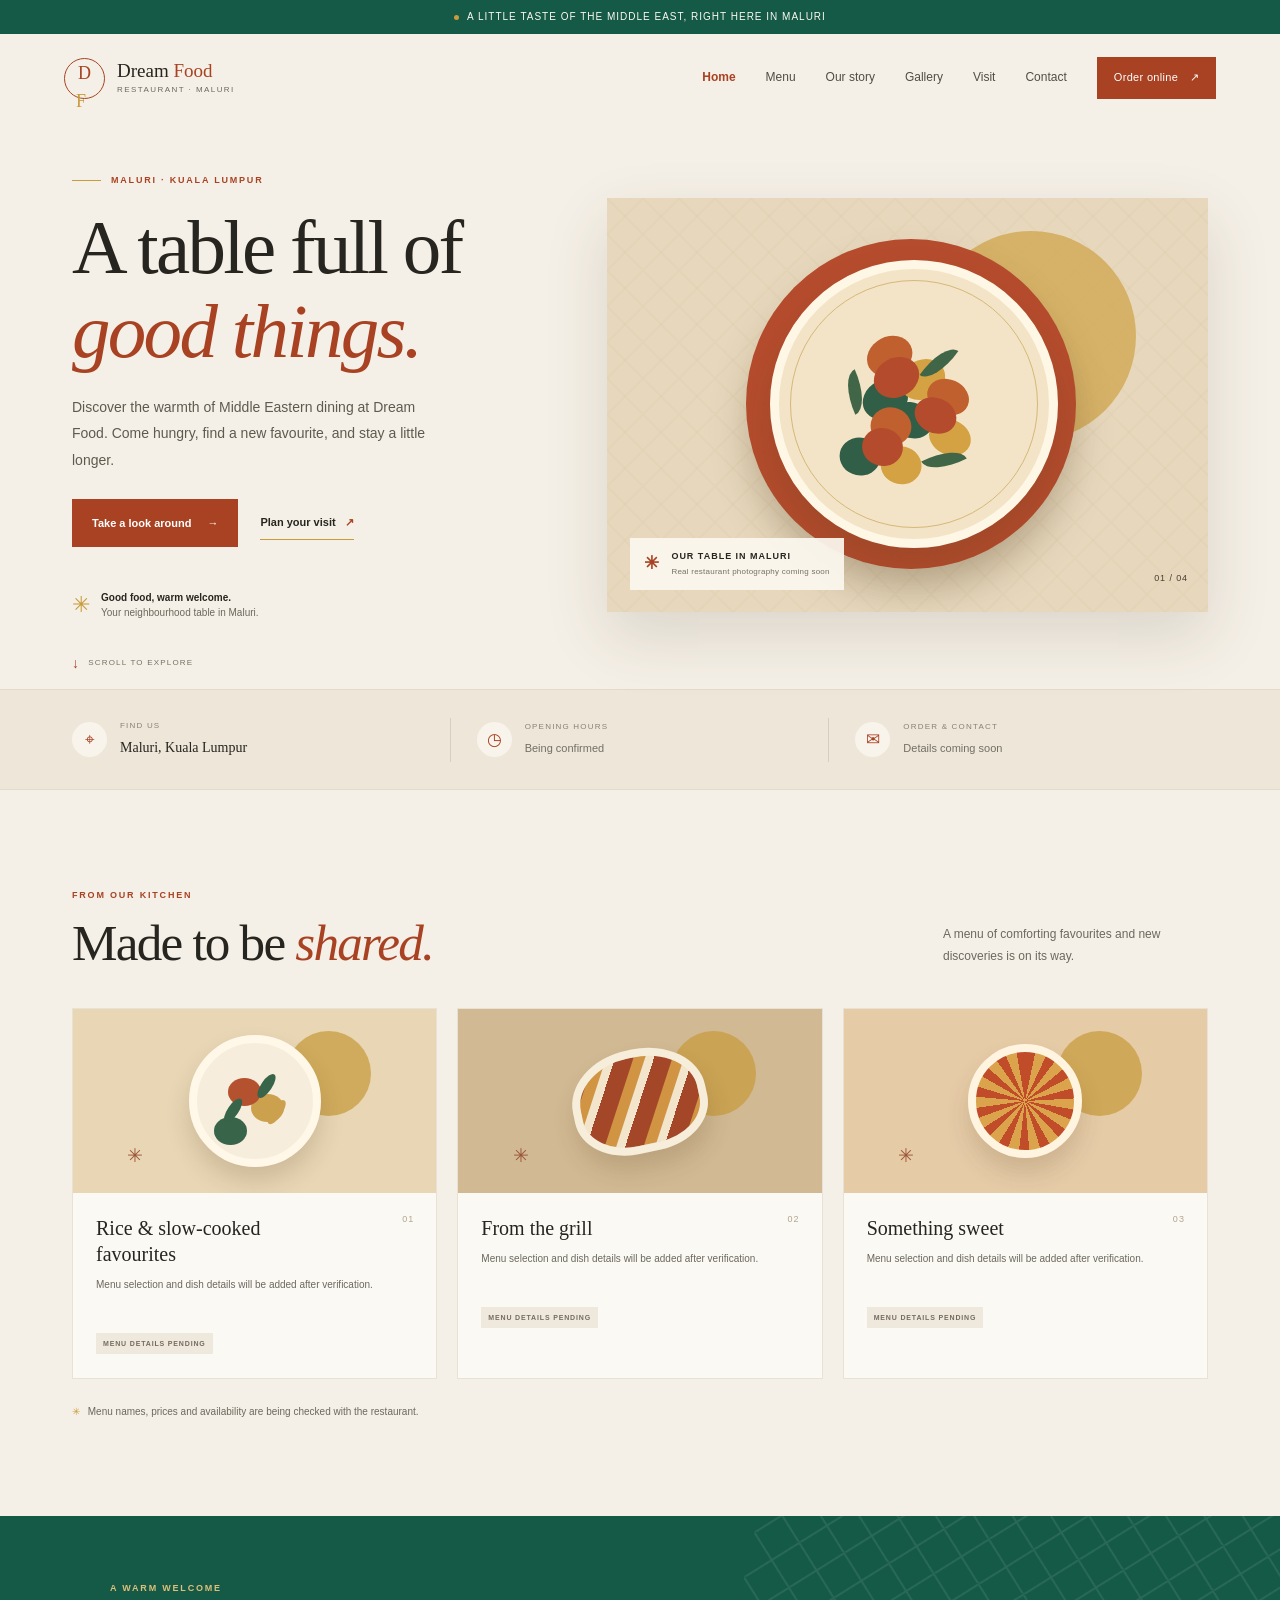
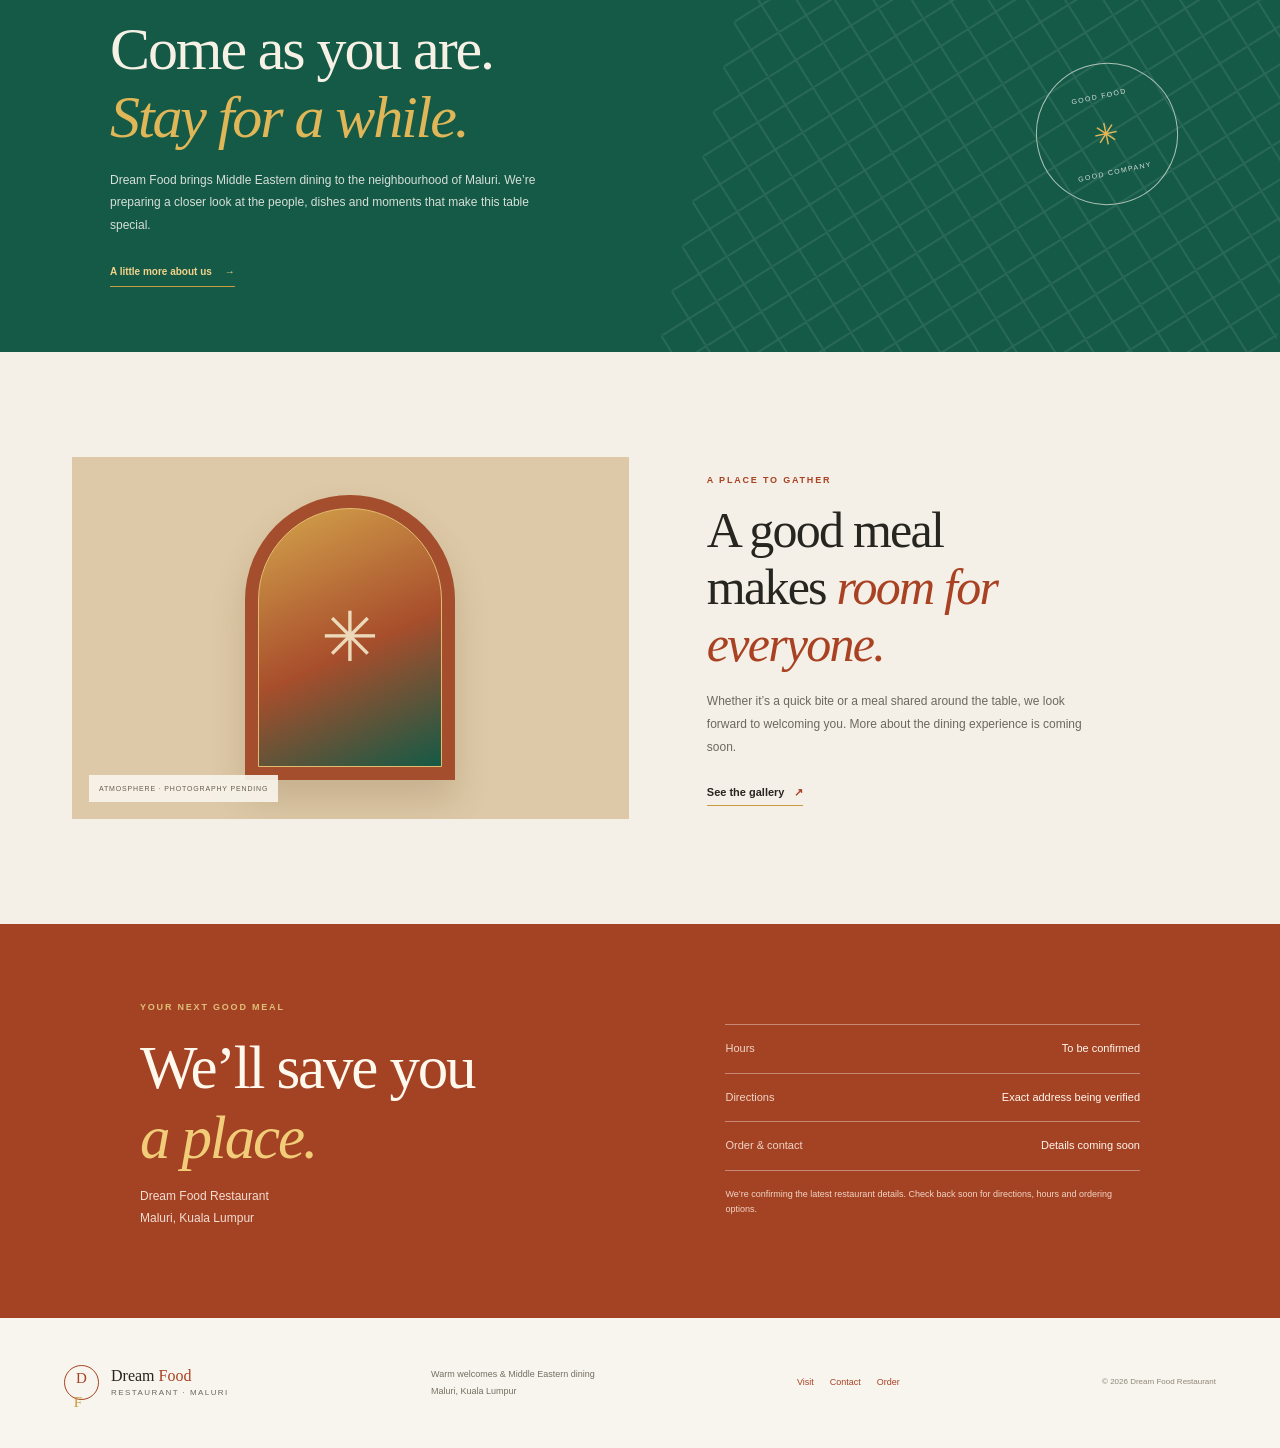
==== commit e533f2f9: "Remove article publishing scope: update index.html" ====
--- a/index.html
+++ b/index.html
@@ -23,7 +23,7 @@
       </a>
       <button class="menu-toggle" type="button" aria-expanded="false" aria-controls="primary-nav" aria-label="Open navigation"><span></span><span></span></button>
       <nav class="primary-nav" id="primary-nav" aria-label="Main navigation">
-        <a href="index.html" aria-current="page">Home</a><a href="menu.html">Menu</a><a href="our-story.html">Our story</a><a href="gallery.html">Gallery</a><a href="location.html">Visit</a><a href="journal.html">Journal</a><a href="contact.html">Contact</a>
+        <a href="index.html" aria-current="page">Home</a><a href="menu.html">Menu</a><a href="our-story.html">Our story</a><a href="gallery.html">Gallery</a><a href="location.html">Visit</a><a href="contact.html">Contact</a>
         <a class="nav-cta" href="order.html">Order online <span aria-hidden="true">↗</span></a>
       </nav>
     </header>
@@ -67,6 +67,7 @@
       <section class="experience section-wrap" id="experience" aria-labelledby="experience-title"><div class="experience-art" role="img" aria-label="Decorative geometric placeholder. Approved restaurant interior photography is pending."><div class="window-arch"><div class="arch-inner"><span class="arch-star">✳</span></div></div><span class="image-tag">ATMOSPHERE · PHOTOGRAPHY PENDING</span></div><div class="experience-copy"><p class="eyebrow">A PLACE TO GATHER</p><h2 id="experience-title">A good meal<br />makes <em>room for everyone.</em></h2><p>Whether it’s a quick bite or a meal shared around the table, we look forward to welcoming you. More about the dining experience is coming soon.</p><a class="text-link" href="gallery.html">See the gallery <span aria-hidden="true">↗</span></a></div></section>
 
       <section class="visit-section" id="visit" aria-labelledby="visit-title"><div class="visit-inner"><div><p class="eyebrow eyebrow-light">YOUR NEXT GOOD MEAL</p><h2 id="visit-title">We’ll save you<br /><em>a place.</em></h2><p>Dream Food Restaurant<br />Maluri, Kuala Lumpur</p></div><div class="visit-details"><div class="visit-row"><span>Hours</span><strong>To be confirmed</strong></div><div class="visit-row"><span>Directions</span><strong>Exact address being verified</strong></div><div class="visit-row"><span>Order & contact</span><strong>Details coming soon</strong></div><p class="visit-note">We’re confirming the latest restaurant details. Check back soon for directions, hours and ordering options.</p></div></div></section>
+
     </main>
 
     <footer class="site-footer"><a class="brand footer-brand" href="index.html"><span class="brand-mark" aria-hidden="true">D<span>F</span></span><span class="brand-name">Dream <em>Food</em><small>RESTAURANT · MALURI</small></span></a><p>Warm welcomes & Middle Eastern dining<br />Maluri, Kuala Lumpur</p><div class="footer-links"><a href="location.html">Visit</a><a href="contact.html">Contact</a><a href="order.html">Order</a></div><span class="copyright">© <span id="year">2026</span> Dream Food Restaurant</span></footer>
